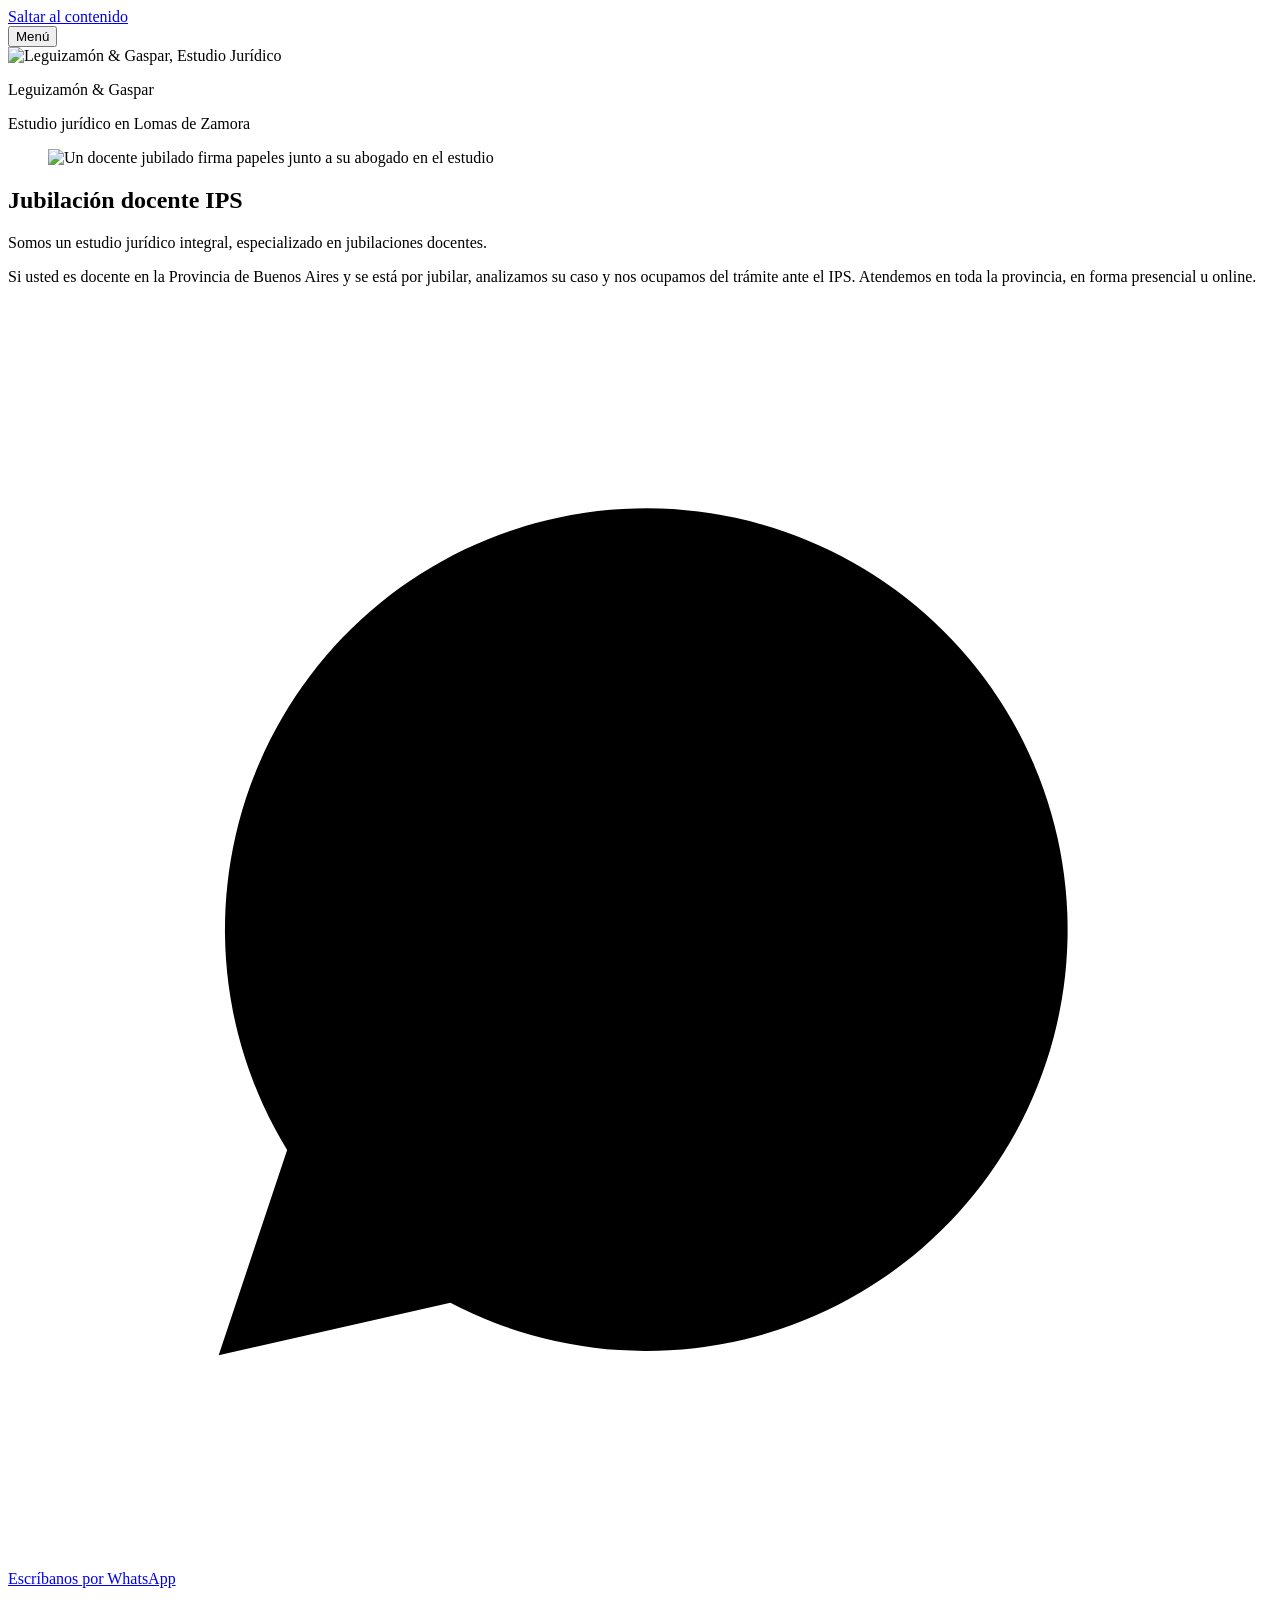
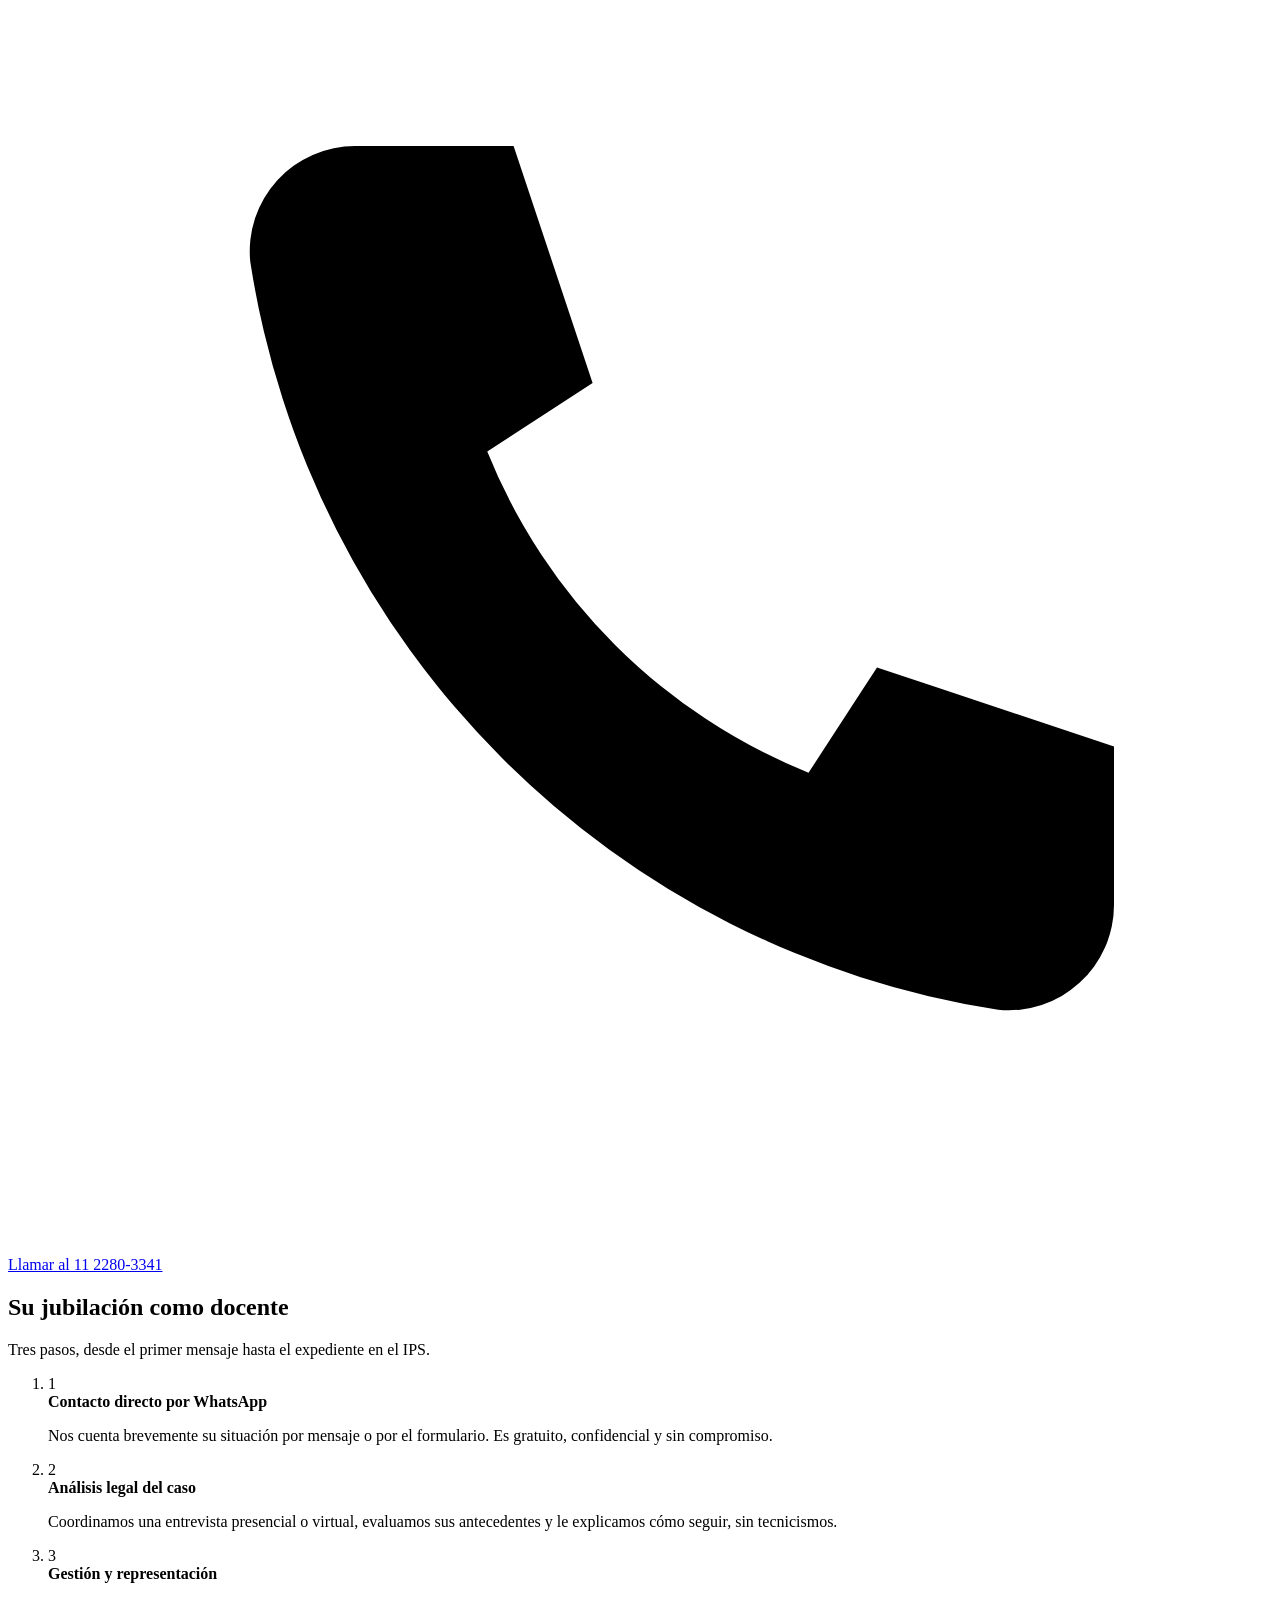
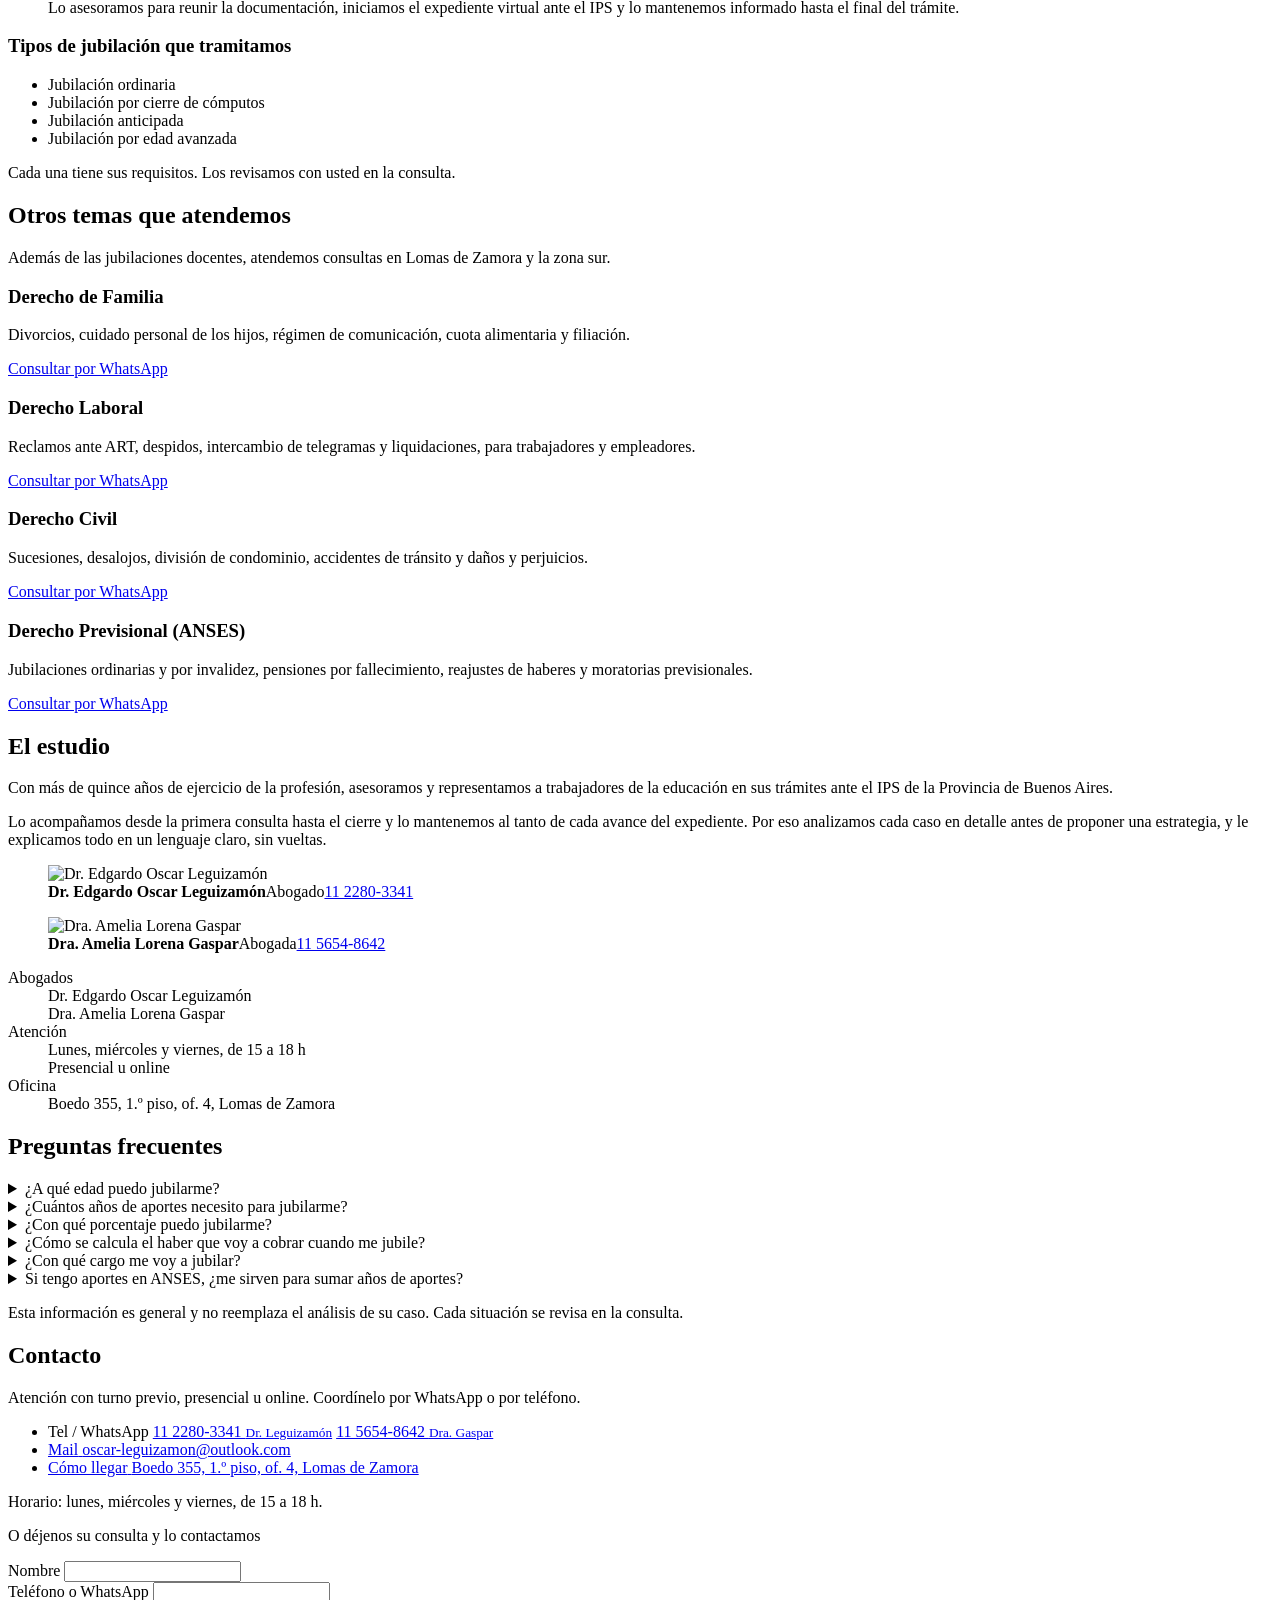
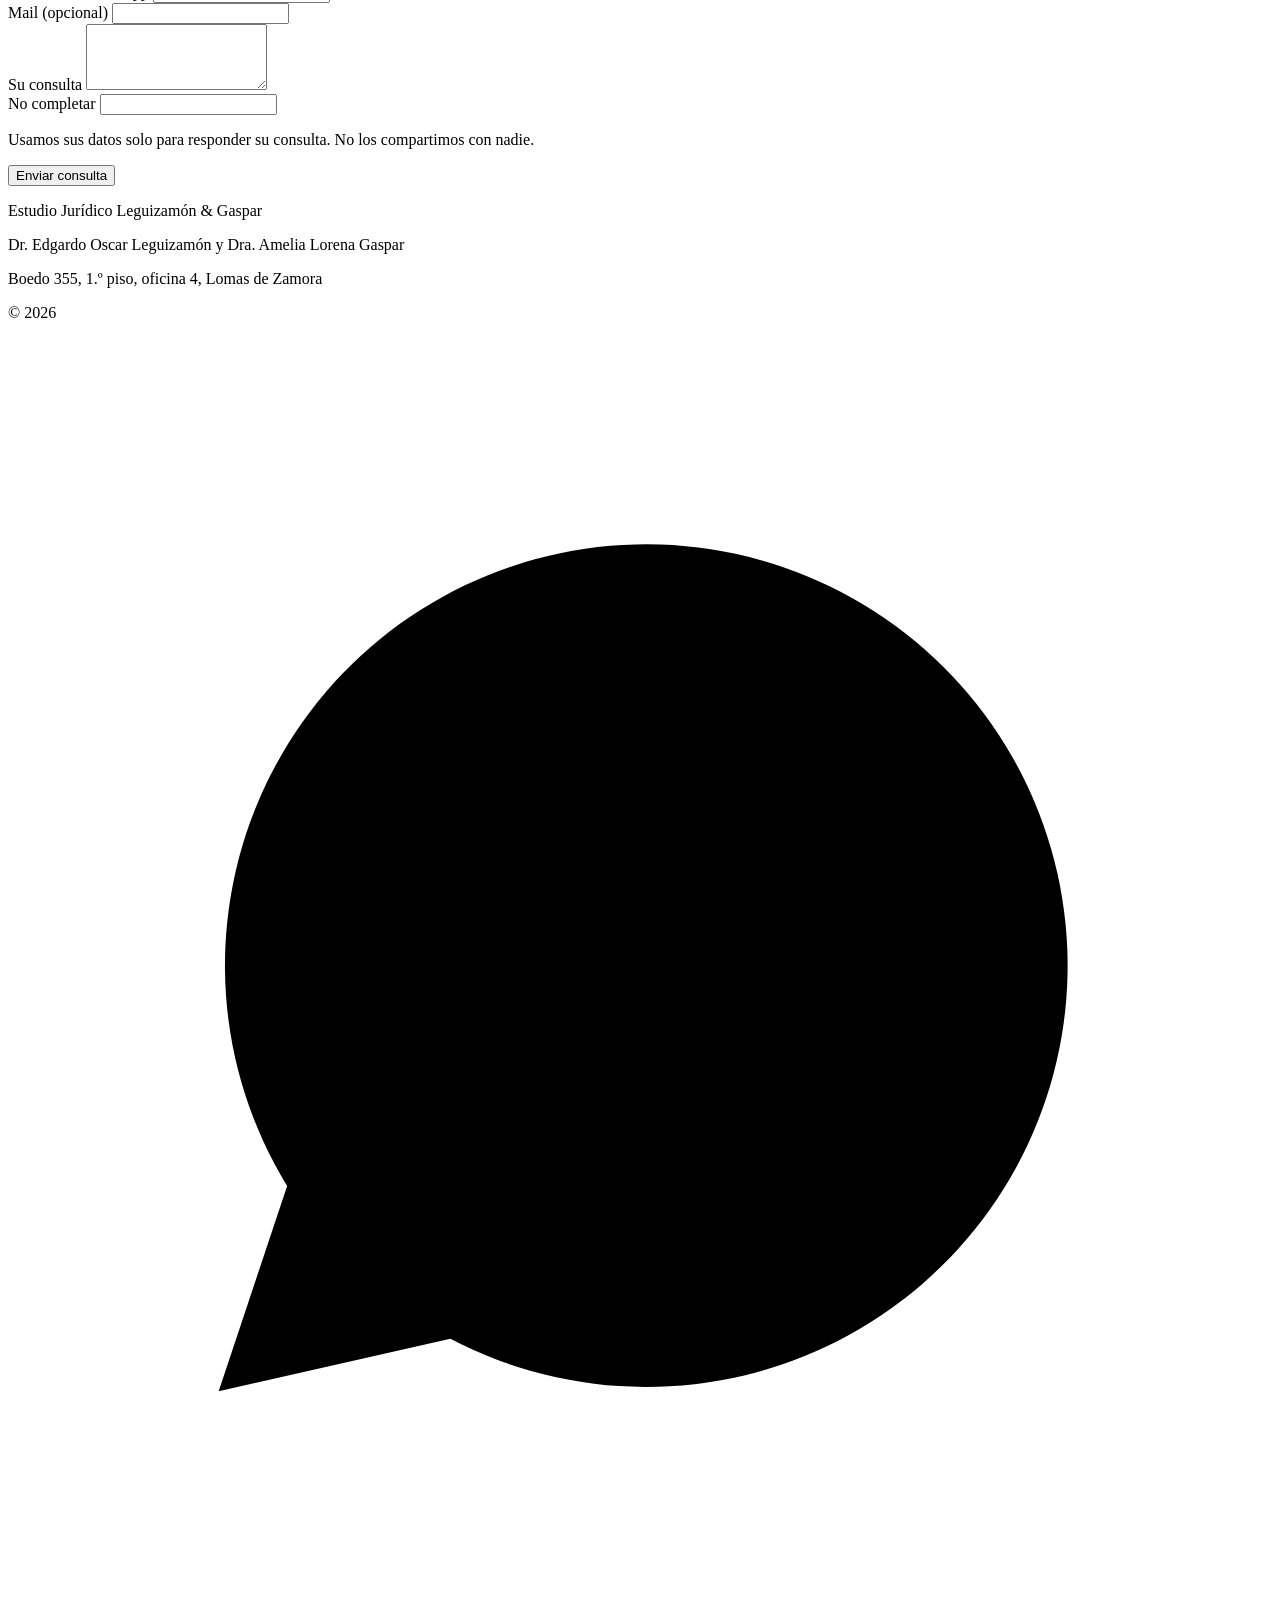
==== index.html @ 806f9aee "Add files via upload" ====
<!doctype html>
<html lang="es-AR">
<head>
  <meta charset="utf-8">
  <meta name="viewport" content="width=device-width, initial-scale=1">
  <!-- [[PENDIENTE: title y description finales en el paso de SEO]] -->
  <title>Jubilación docente IPS en Provincia de Buenos Aires | Estudio Jurídico Leguizamón &amp; Gaspar</title>
  <meta name="description" content="Estudio jurídico en Lomas de Zamora especializado en jubilaciones docentes del IPS en toda la Provincia de Buenos Aires: ordinaria, por cierre de cómputos, anticipada y por edad avanzada. Atención presencial u online.">
  <!-- [[PENDIENTE: BORRADOR. Sacar esta línea el día que se publica (18/12) para que Google indexe la página]] -->
  <meta name="robots" content="noindex, nofollow">
  <meta name="theme-color" content="#1b2740">
  <link rel="icon" href="assets/img/favicon.svg" type="image/svg+xml">
  <link rel="stylesheet" href="assets/css/styles.css">
  <script src="assets/js/config.js" defer></script>
  <script src="assets/js/main.js" defer></script>
</head>
<body>
  <a class="skip" href="#contenido">Saltar al contenido</a>

  <header class="top">
    <div class="wrap top__inner">
      <div class="menu">
        <button class="menu__boton" type="button" aria-expanded="false" aria-controls="menu-lista">
          <span class="menu__barras" aria-hidden="true"></span>
          Menú
        </button>
        <nav id="menu-lista" class="menu__lista" aria-label="Secciones" hidden>
          <a href="#jubilacion">Jubilación docente IPS</a>
          <a href="#tramite">El trámite paso a paso</a>
          <a href="#servicios">Otros servicios</a>
          <a href="#estudio">El estudio</a>
          <a href="#preguntas">Preguntas frecuentes</a>
          <a href="#contacto">Contacto</a>
        </nav>
      </div>
    </div>
  </header>

  <main id="contenido">

    <!-- 1. INICIO -->
    <section class="hero" id="inicio">
      <div class="wrap hero__inner">
        <img class="hero__logo" src="assets/img/logo.jpg" width="640" height="640"
             alt="Leguizamón &amp; Gaspar, Estudio Jurídico">
        <div>
          <p class="hero__nombre">Leguizamón &amp;&nbsp;Gaspar</p>
          <p class="hero__lugar">Estudio jurídico en Lomas de Zamora</p>
        </div>
      </div>
    </section>

    <!-- 2. JUBILACIÓN DOCENTE IPS -->
    <section class="seccion intro" id="jubilacion" aria-labelledby="jubilacion-titulo">
      <figure class="intro__foto">
        <img src="assets/img/consulta-680.jpg"
             srcset="assets/img/consulta-680.jpg 680w, assets/img/consulta-1020.jpg 1020w"
             sizes="100vw"
             width="1020" height="765"
             alt="Un docente jubilado firma papeles junto a su abogado en el estudio">
      </figure>
      <div class="wrap intro__inner">
        <div class="intro__texto">
          <h1 id="jubilacion-titulo">Jubilación docente IPS</h1>
          <p class="intro__lead">Somos un estudio jurídico integral, especializado en jubilaciones docentes.</p>
          <p>Si usted es docente en la Provincia de Buenos Aires y se está por jubilar, analizamos su caso y nos ocupamos del trámite ante el IPS. Atendemos en toda la provincia, en forma presencial u online.</p>
          <div class="acciones">
            <a class="btn btn--wa" data-wa href="https://wa.me/5491122803341?text=Hola%2C%20quiero%20hacer%20una%20consulta%20por%20mi%20jubilaci%C3%B3n%20docente." target="_blank" rel="noopener">
              <svg class="ico" aria-hidden="true" viewBox="0 0 24 24"><path d="M4 20l1.3-3.9A8 8 0 1 1 8.4 19L4 20z"/></svg>
              Escríbanos por WhatsApp
            </a>
            <a class="btn btn--linea" href="tel:+5491122803341">
              <svg class="ico" aria-hidden="true" viewBox="0 0 24 24"><path d="M6.6 3h3l1.5 4.5-2 1.3a11 11 0 0 0 6.1 6.1l1.3-2 4.5 1.5v3a2 2 0 0 1-2.2 2A17 17 0 0 1 4.6 5.2 2 2 0 0 1 6.6 3z"/></svg>
              Llamar al 11 2280-3341
            </a>
          </div>
        </div>
      </div>
    </section>

    <!-- 3. EL TRÁMITE PASO A PASO -->
    <section class="seccion seccion--clara" id="tramite" aria-labelledby="tramite-titulo">
      <div class="wrap tramite">
        <div class="tramite__cabeza">
          <h2 id="tramite-titulo">Su jubilación como docente</h2>
          <p class="bajada">Tres pasos, desde el primer mensaje hasta el expediente en el IPS.</p>
        </div>
        <div>
        <ol class="camino">
          <li>
            <span class="camino__num">1</span>
            <div class="camino__txt">
              <strong class="camino__titulo">Contacto directo por WhatsApp</strong>
              <p>Nos cuenta brevemente su situación por mensaje o por el formulario. Es gratuito, confidencial y sin compromiso.</p>
            </div>
          </li>
          <li>
            <span class="camino__num">2</span>
            <div class="camino__txt">
              <strong class="camino__titulo">Análisis legal del caso</strong>
              <p>Coordinamos una entrevista presencial o virtual, evaluamos sus antecedentes y le explicamos cómo seguir, sin tecnicismos.</p>
            </div>
          </li>
          <li>
            <span class="camino__num">3</span>
            <div class="camino__txt">
              <strong class="camino__titulo">Gestión y representación</strong>
              <p>Lo asesoramos para reunir la documentación, iniciamos el expediente virtual ante el IPS y lo mantenemos informado hasta el final del trámite.</p>
            </div>
          </li>
        </ol>

        <div class="tipos">
          <h3 class="tipos__titulo">Tipos de jubilación que tramitamos</h3>
          <ul class="tipos__grilla">
            <li>Jubilación ordinaria</li>
            <li>Jubilación por cierre de cómputos</li>
            <li>Jubilación anticipada</li>
            <li>Jubilación por edad avanzada</li>
          </ul>
          <p class="nota">Cada una tiene sus requisitos. Los revisamos con usted en la consulta.</p>
        </div>
        </div>
      </div>
    </section>

    <!-- 4. OTROS SERVICIOS -->
    <section class="seccion" id="servicios" aria-labelledby="servicios-titulo">
      <div class="wrap">
        <h2 id="servicios-titulo">Otros temas que atendemos</h2>
        <p class="bajada">Además de las jubilaciones docentes, atendemos consultas en Lomas de Zamora y la zona sur.</p>
        <div class="servicios">
          <div class="servicio">
            <h3>Derecho de Familia</h3>
            <p>Divorcios, cuidado personal de los hijos, régimen de comunicación, cuota alimentaria y filiación.</p>
            <a class="servicio__cta" data-wa data-wa-tema="Derecho de Familia" href="https://wa.me/5491122803341" target="_blank" rel="noopener">Consultar por WhatsApp</a>
          </div>
          <div class="servicio">
            <h3>Derecho Laboral</h3>
            <p>Reclamos ante ART, despidos, intercambio de telegramas y liquidaciones, para trabajadores y empleadores.</p>
            <a class="servicio__cta" data-wa data-wa-tema="Derecho Laboral" href="https://wa.me/5491122803341" target="_blank" rel="noopener">Consultar por WhatsApp</a>
          </div>
          <div class="servicio">
            <h3>Derecho Civil</h3>
            <p>Sucesiones, desalojos, división de condominio, accidentes de tránsito y daños y perjuicios.</p>
            <a class="servicio__cta" data-wa data-wa-tema="Derecho Civil" href="https://wa.me/5491122803341" target="_blank" rel="noopener">Consultar por WhatsApp</a>
          </div>
          <div class="servicio">
            <h3>Derecho Previsional (ANSES)</h3>
            <p>Jubilaciones ordinarias y por invalidez, pensiones por fallecimiento, reajustes de haberes y moratorias previsionales.</p>
            <a class="servicio__cta" data-wa data-wa-tema="Derecho Previsional (ANSES)" href="https://wa.me/5491122803341" target="_blank" rel="noopener">Consultar por WhatsApp</a>
          </div>
        </div>
      </div>
    </section>

    <!-- 5. SOBRE EL ESTUDIO -->
    <section class="seccion seccion--clara" id="estudio" aria-labelledby="estudio-titulo">
      <div class="wrap dos-col">
        <div>
          <h2 id="estudio-titulo">El estudio</h2>
          <div class="prosa">
            <p>Con más de quince años de ejercicio de la profesión, asesoramos y representamos a trabajadores de la educación en sus trámites ante el IPS de la Provincia de Buenos Aires.</p>
            <p>Lo acompañamos desde la primera consulta hasta el cierre y lo mantenemos al tanto de cada avance del expediente. Por eso analizamos cada caso en detalle antes de proponer una estrategia, y le explicamos todo en un lenguaje claro, sin vueltas.</p>
          </div>
          <div class="abogados">
            <figure class="abogado">
              <img src="assets/img/oscar.jpg" width="480" height="600" loading="lazy"
                   alt="Dr. Edgardo Oscar Leguizamón">
              <figcaption><strong>Dr. Edgardo Oscar Leguizamón</strong><span>Abogado</span><a class="abogado__tel" href="tel:+5491122803341">11 2280-3341</a></figcaption>
            </figure>
            <figure class="abogado">
              <img src="assets/img/lorena.jpg" width="480" height="600" loading="lazy"
                   alt="Dra. Amelia Lorena Gaspar">
              <figcaption><strong>Dra. Amelia Lorena Gaspar</strong><span>Abogada</span><a class="abogado__tel" href="tel:+5491156548642">11 5654-8642</a></figcaption>
            </figure>
          </div>
        </div>
        <dl class="ficha">
          <div><dt>Abogados</dt><dd>Dr. Edgardo Oscar Leguizamón<br>Dra. Amelia Lorena Gaspar</dd></div>
          <div><dt>Atención</dt><dd>Lunes, miércoles y viernes, de 15 a 18 h<br>Presencial u online</dd></div>
          <div><dt>Oficina</dt><dd>Boedo 355, 1.º piso, of. 4, Lomas de Zamora</dd></div>
        </dl>
      </div>
    </section>

    <!-- 6. PREGUNTAS FRECUENTES -->
    <section class="seccion" id="preguntas" aria-labelledby="preguntas-titulo">
      <div class="wrap angosto">
        <h2 id="preguntas-titulo">Preguntas frecuentes</h2>
        <!-- [[PENDIENTE: el abogado aprueba estas respuestas (borrador en preguntas-frecuentes-borrador.md, basado en el Decreto-Ley 9650/80)]] -->
        <div class="faq">
          <details>
            <summary>¿A qué edad puedo jubilarme?</summary>
            <p>Depende de sus años de servicio y del tipo de tarea. Para docentes, el régimen del IPS prevé estas combinaciones:</p>
            <ul>
              <li>50 años de edad y 25 de servicios docentes al frente directo de alumnos (o como profesor con 20 horas cátedra).</li>
              <li>50 años y 25 de servicios docentes, si al menos 10 fueron al frente de alumnos.</li>
              <li>55 años y 30 de servicios docentes en cualquier rama.</li>
            </ul>
            <p>Si no alcanza esos requisitos, existe la jubilación por edad avanzada, a partir de los 65 años.</p>
          </details>
          <details>
            <summary>¿Cuántos años de aportes necesito para jubilarme?</summary>
            <p>Para la jubilación ordinaria docente se piden 25 o 30 años de servicios, según el caso, y al menos 22 años con aportes en una o más cajas del sistema de reciprocidad. Para la jubilación por edad avanzada se necesitan como mínimo 10 años de servicios con afiliación al IPS, y 5 de ellos tienen que estar dentro de los 8 años anteriores al cese.</p>
          </details>
          <details>
            <summary>¿Con qué porcentaje puedo jubilarme?</summary>
            <p>La jubilación ordinaria equivale, en general, al 70% de la remuneración del cargo. Para el docente al frente directo de alumnos es del 75%. Si al cesar supera en 3 o en 5 años la edad requerida y siguió aportando al IPS, el porcentaje aumenta. La jubilación por edad avanzada parte del 50% del haber ordinario y suma un 2% por cada año de aportes por encima de 10.</p>
          </details>
          <details>
            <summary>¿Cómo se calcula el haber que voy a cobrar cuando me jubile?</summary>
            <p>Se toma como base la remuneración del cargo que tenía al cesar o la del cargo de mayor jerarquía que haya desempeñado, incluidos los suplementos y bonificaciones habituales. Sobre ese monto se aplica el porcentaje que le corresponda. Si tuvo cargos simultáneos, en algunos casos se suma una parte proporcional por ellos. Después, el haber se actualiza cuando aumentan los sueldos del personal en actividad.</p>
          </details>
          <details>
            <summary>¿Con qué cargo me voy a jubilar?</summary>
            <p>Puede ser el cargo que tenía al momento del cese o el de mayor jerarquía que haya ocupado, siempre que lo haya ejercido al menos 36 meses seguidos o 60 meses alternados. Si no llega a ese tiempo, se toma el cargo inmediato inferior. Por eso conviene revisar toda su historia de cargos antes de iniciar el trámite.</p>
          </details>
          <details>
            <summary>Si tengo aportes en ANSES, ¿me sirven para sumar años de aportes?</summary>
            <p>Sí. Por el sistema de reciprocidad se pueden sumar los servicios con aportes en otras cajas, incluida ANSES, para obtener una única jubilación. La otorga la caja en la que usted tenga más años con aportes, y cuando hay servicios de distinto tipo, los requisitos se calculan en proporción. Vale la pena analizarlo antes de presentar el trámite.</p>
          </details>
        </div>
        <p class="nota">Esta información es general y no reemplaza el análisis de su caso. Cada situación se revisa en la consulta.</p>
      </div>
    </section>

    <!-- 7. CONTACTO -->
    <section class="seccion seccion--oscura" id="contacto" aria-labelledby="contacto-titulo">
      <div class="wrap dos-col dos-col--contacto">
        <div>
          <h2 id="contacto-titulo">Contacto</h2>
          <p class="contacto__aviso">Atención con turno previo, presencial u online. Coordínelo por WhatsApp o por teléfono.</p>
          <ul class="canales">
            <li class="canales__fila">
              <span class="canales__tipo">Tel / WhatsApp</span>
              <span class="canales__numeros">
                <a data-wa href="https://wa.me/5491122803341" target="_blank" rel="noopener">11 2280-3341 <small>Dr. Leguizamón</small></a>
                <a data-wa data-wa-num="5491156548642" href="https://wa.me/5491156548642" target="_blank" rel="noopener">11 5654-8642 <small>Dra. Gaspar</small></a>
              </span>
            </li>
            <li>
              <a href="mailto:oscar-leguizamon@outlook.com">
                <span class="canales__tipo">Mail</span>
                <span>oscar-leguizamon@outlook.com</span>
              </a>
            </li>
            <li>
              <a href="https://www.google.com/maps/search/?api=1&amp;query=Boedo+355%2C+Lomas+de+Zamora%2C+Buenos+Aires" target="_blank" rel="noopener">
                <span class="canales__tipo">Cómo llegar</span>
                <span>Boedo 355, 1.º piso, of. 4, Lomas de Zamora</span>
              </a>
            </li>
          </ul>
          <p class="contacto__horario">Horario: lunes, miércoles y viernes, de 15 a 18 h.</p>
        </div>

        <form class="form" id="form-contacto" novalidate>
          <p class="form__titulo">O déjenos su consulta y lo contactamos</p>
          <div class="campo">
            <label for="f-nombre">Nombre</label>
            <input id="f-nombre" name="nombre" type="text" autocomplete="name" required>
          </div>
          <div class="campo">
            <label for="f-tel">Teléfono o WhatsApp</label>
            <input id="f-tel" name="telefono" type="tel" autocomplete="tel" inputmode="tel" required>
          </div>
          <div class="campo">
            <label for="f-mail">Mail <span class="opcional">(opcional)</span></label>
            <input id="f-mail" name="email" type="email" autocomplete="email">
          </div>
          <div class="campo">
            <label for="f-consulta">Su consulta</label>
            <textarea id="f-consulta" name="consulta" rows="4" maxlength="1500" required></textarea>
          </div>
          <!-- Anti-spam: campo invisible que solo completan los bots -->
          <div class="trampa" aria-hidden="true">
            <label for="f-web">No completar</label>
            <input id="f-web" name="_gotcha" type="text" tabindex="-1" autocomplete="off">
          </div>
          <!-- [[PENDIENTE: el abogado valida el texto de privacidad]] -->
          <p class="privacidad">Usamos sus datos solo para responder su consulta. No los compartimos con nadie.</p>
          <button class="btn btn--dorado" type="submit">Enviar consulta</button>
          <p class="form__estado" role="status" aria-live="polite"></p>
        </form>
      </div>
    </section>
  </main>

  <!-- 8. PIE -->
  <footer class="pie">
    <div class="wrap pie__inner">
      <p class="pie__nombre">Estudio Jurídico Leguizamón &amp; Gaspar</p>
      <p>Dr. Edgardo Oscar Leguizamón y Dra. Amelia Lorena Gaspar</p>
      <p>Boedo 355, 1.º piso, oficina 4, Lomas de Zamora</p>
      <p>© <span data-anio>2026</span></p>
    </div>
  </footer>

  <a class="wa-fijo" data-wa href="https://wa.me/5491122803341?text=Hola%2C%20quiero%20hacer%20una%20consulta%20por%20mi%20jubilaci%C3%B3n%20docente." target="_blank" rel="noopener" aria-label="Escríbanos por WhatsApp">
    <svg class="ico" aria-hidden="true" viewBox="0 0 24 24"><path d="M4 20l1.3-3.9A8 8 0 1 1 8.4 19L4 20z"/></svg>
    <span>WhatsApp</span>
  </a>
</body>
</html>
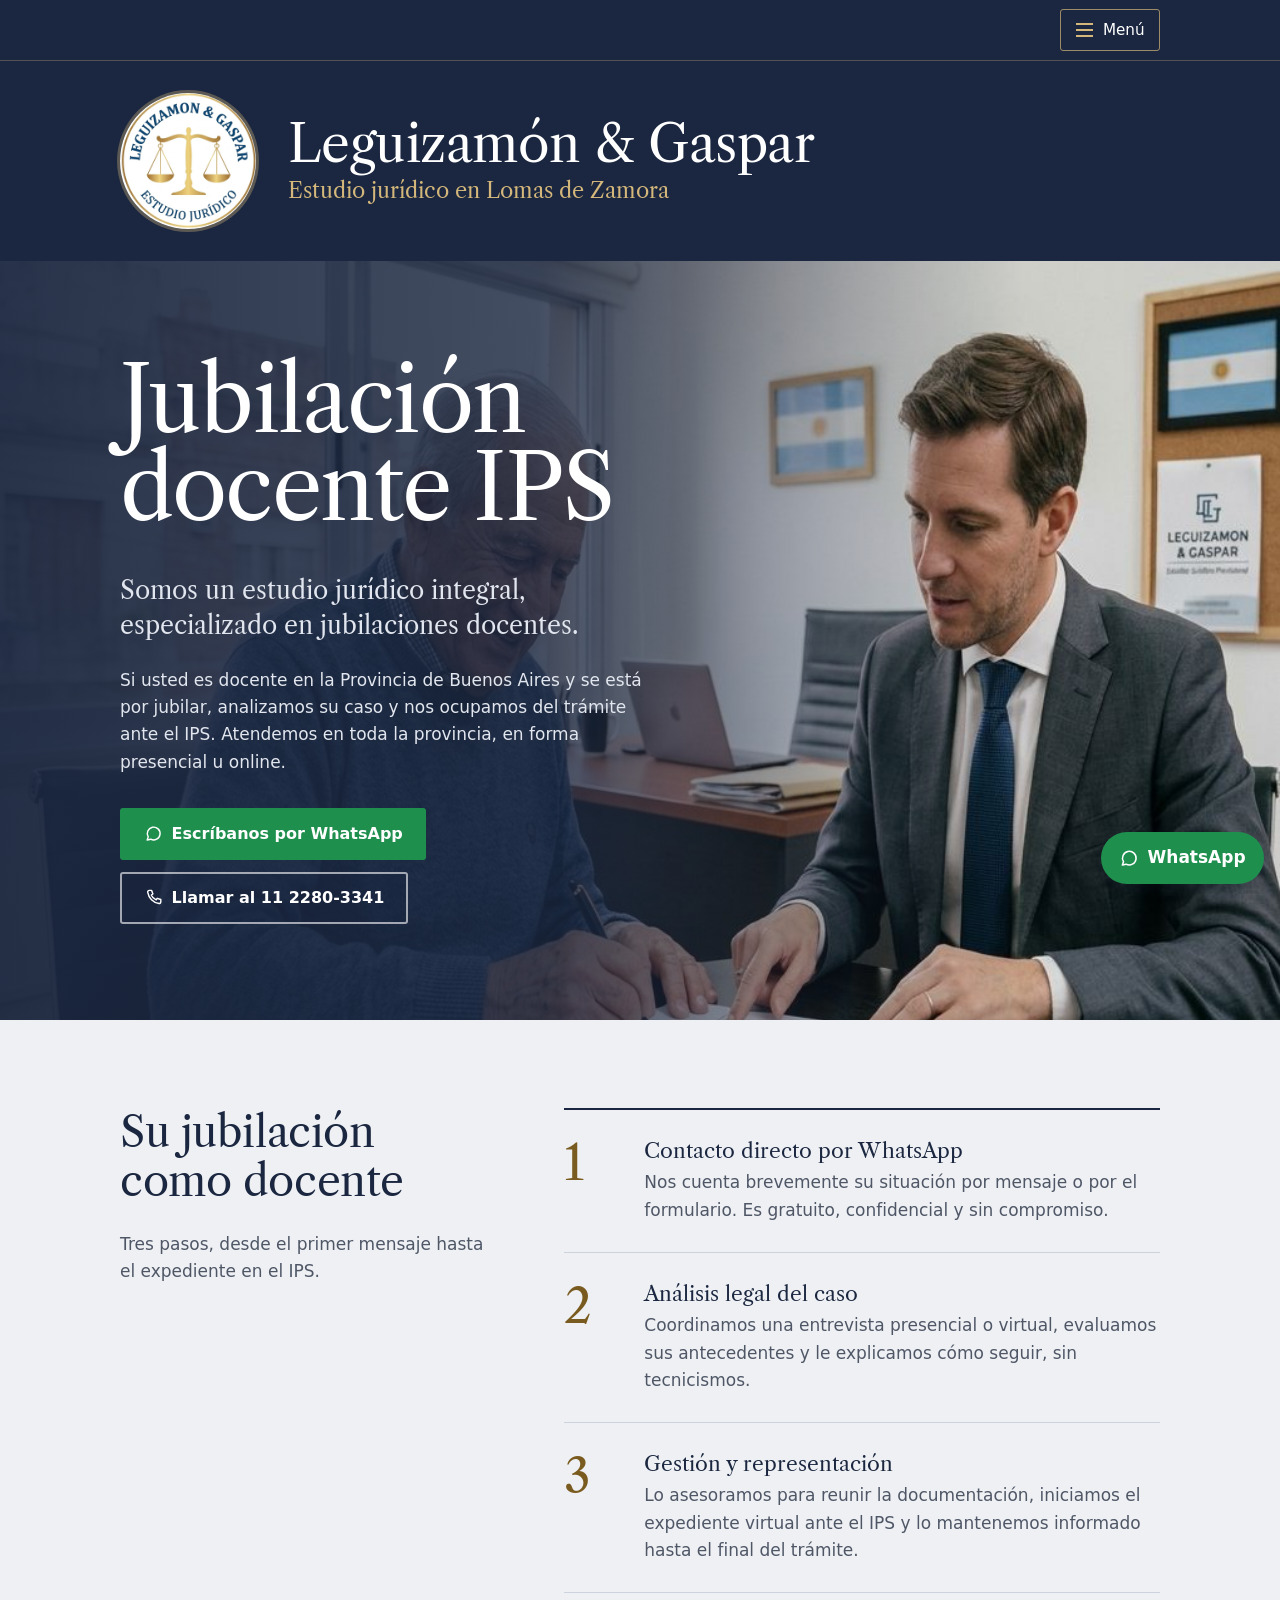
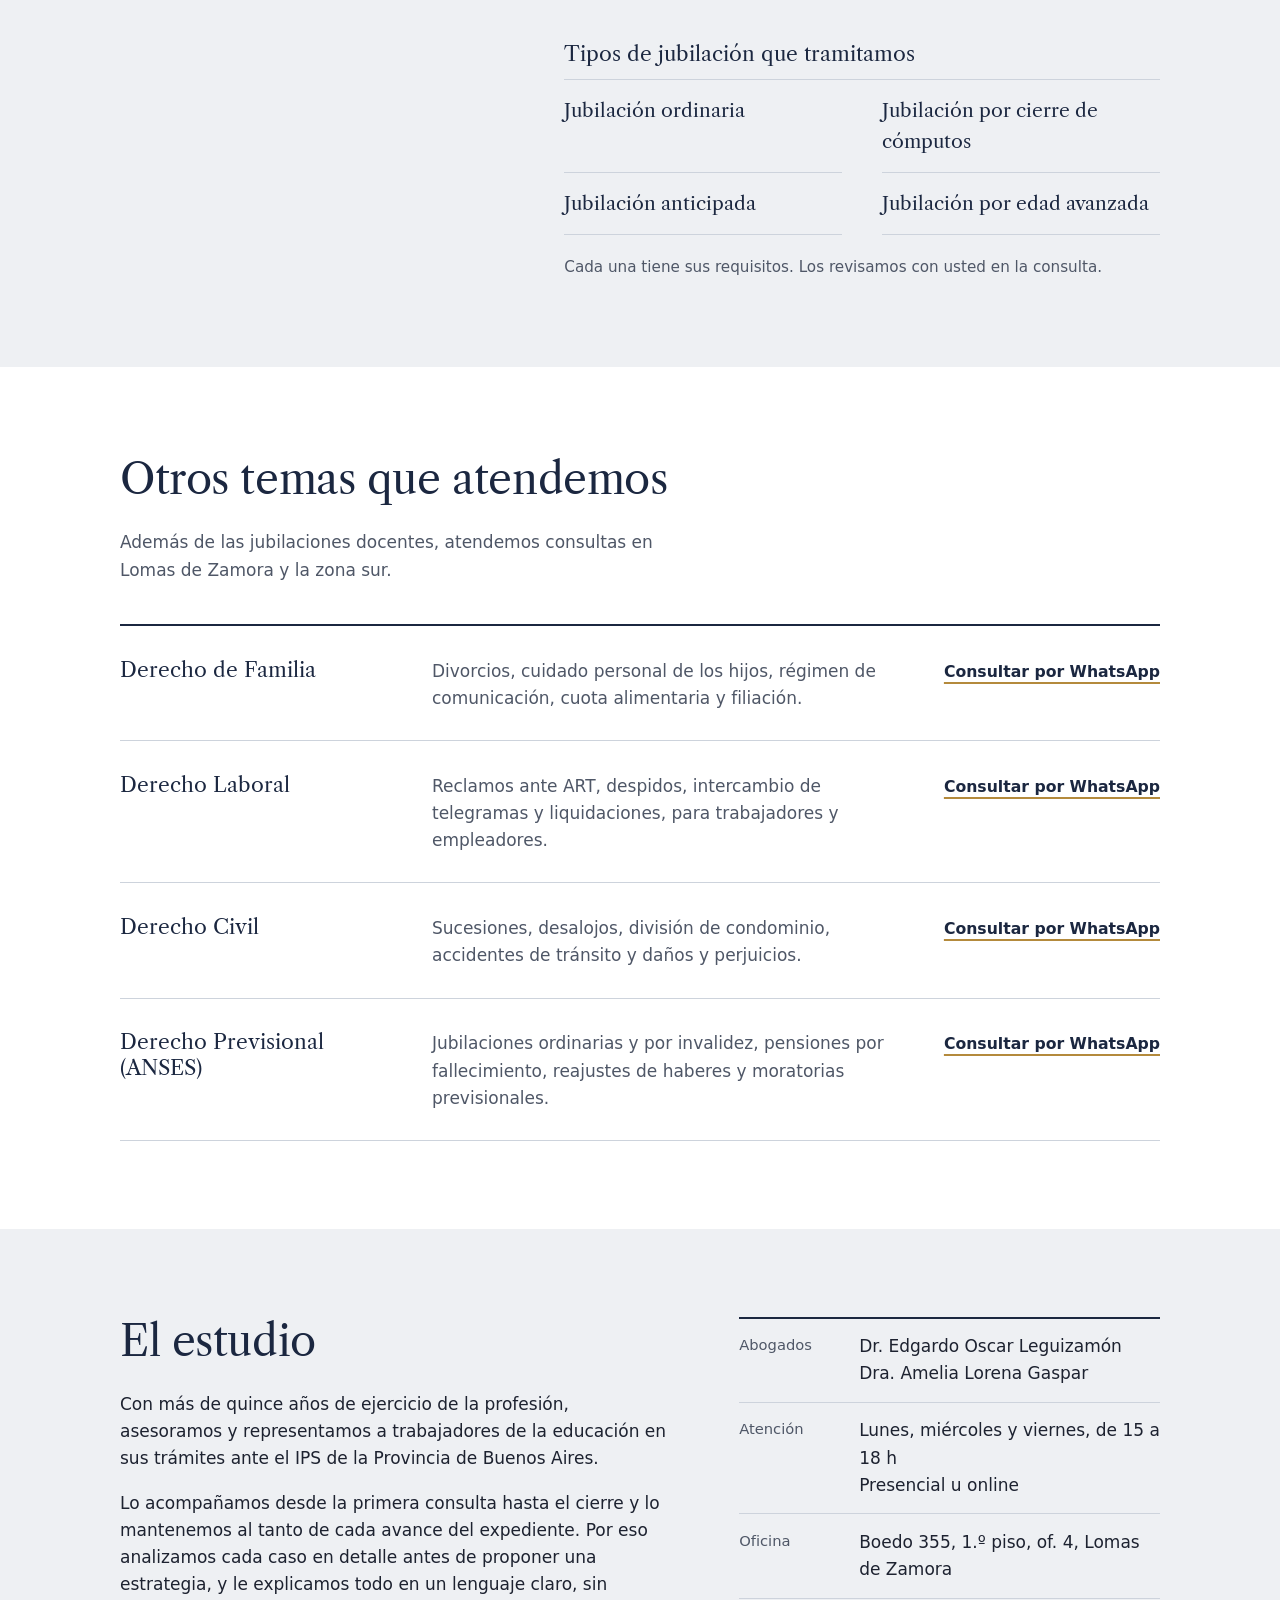
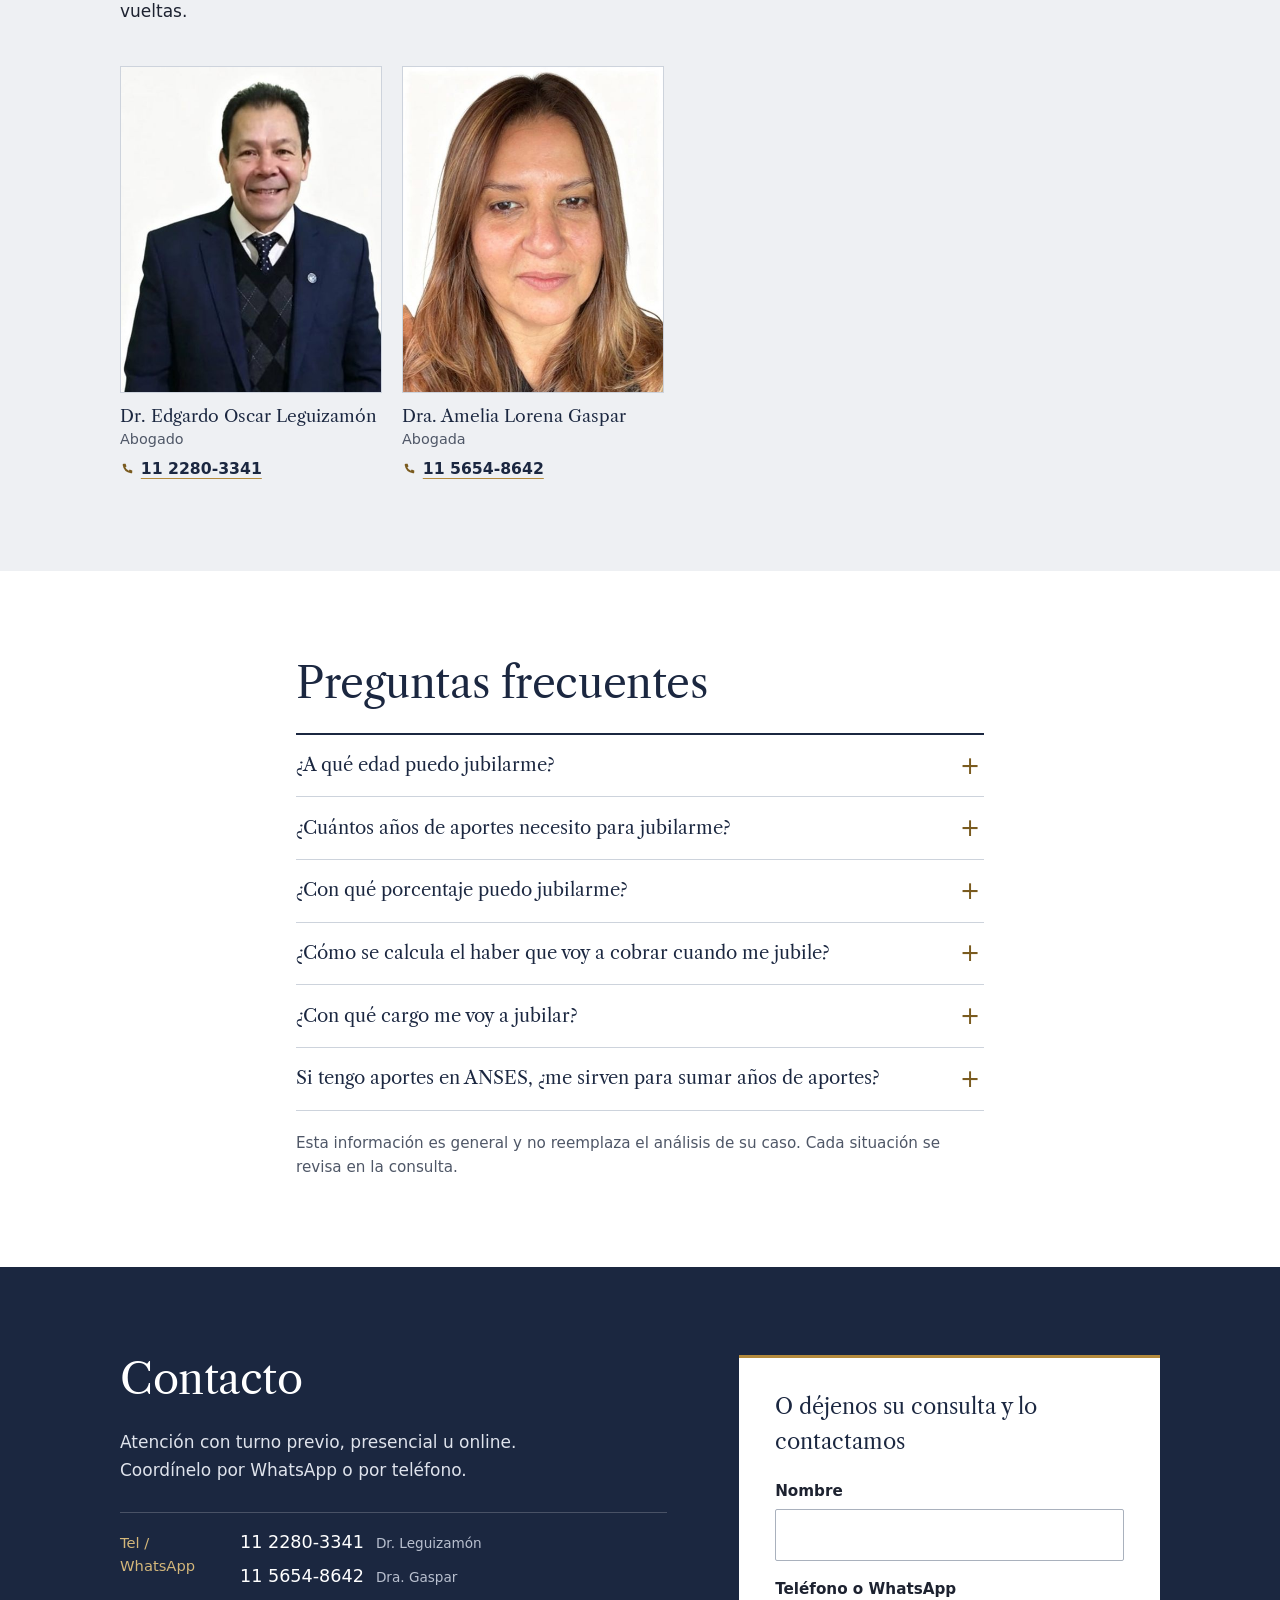
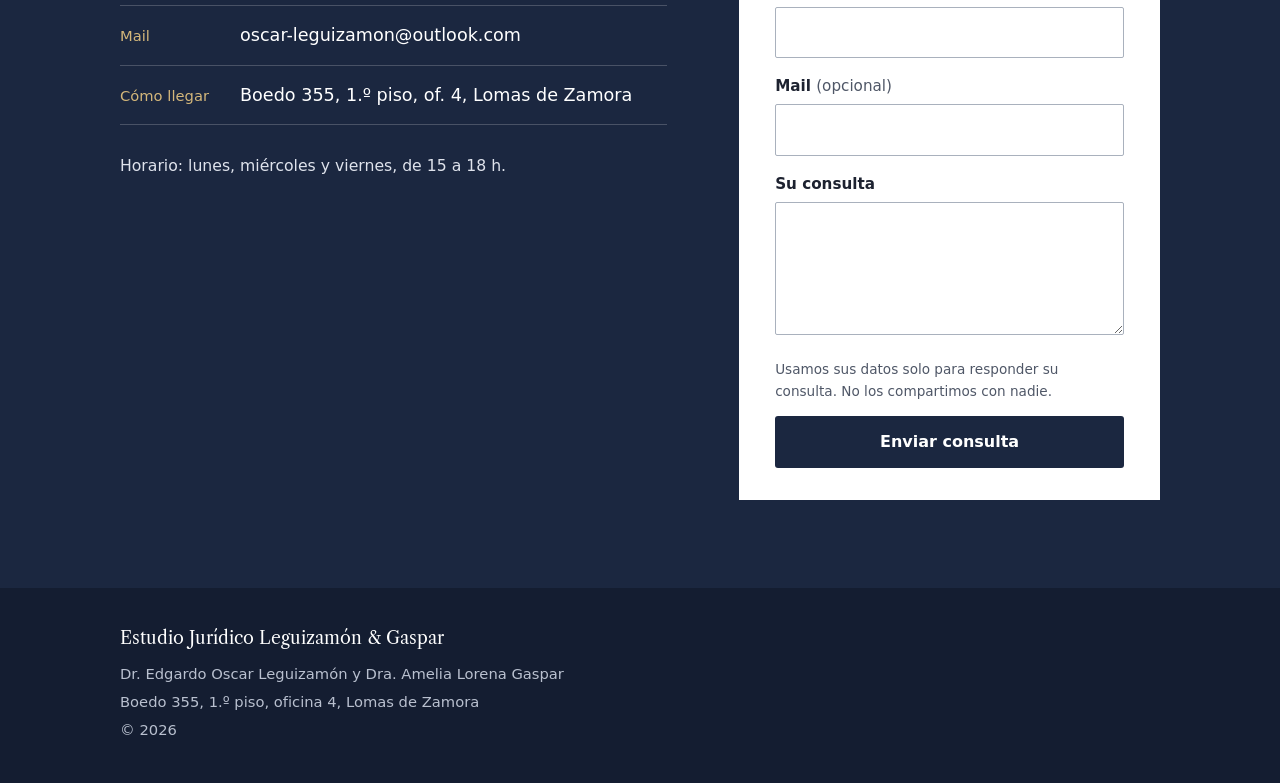
==== commit dd9eb40d: "Add files via upload" ====
--- a/index.html
+++ b/index.html
@@ -273,6 +273,8 @@
             <label for="f-consulta">Su consulta</label>
             <textarea id="f-consulta" name="consulta" rows="4" maxlength="1500" required></textarea>
           </div>
+          <!-- Asunto del mail que llega al estudio (Formspree) -->
+          <input type="hidden" name="_subject" value="Nueva consulta desde la página web">
           <!-- Anti-spam: campo invisible que solo completan los bots -->
           <div class="trampa" aria-hidden="true">
             <label for="f-web">No completar</label>
--- a/assets/css/styles.css
+++ b/assets/css/styles.css
@@ -0,0 +1,367 @@
+/* ==========================================================
+   Estudio Jurídico Leguizamón & Gaspar
+   Idea: el expediente. Papel oficio, tinta azul, sello dorado.
+   Una sola audacia: el título "Jubilación docente IPS" en Caslon grande.
+   Plan completo en /plan-diseno.md
+   ========================================================== */
+
+@font-face {
+  font-family: "Libre Caslon Text";
+  src: url("../fonts/libre-caslon-text-400.woff2") format("woff2");
+  font-weight: 400; font-style: normal; font-display: swap;
+}
+@font-face {
+  font-family: "Libre Caslon Text";
+  src: url("../fonts/libre-caslon-text-700.woff2") format("woff2");
+  font-weight: 700; font-style: normal; font-display: swap;
+}
+
+:root {
+  /* Paleta */
+  --azul: #1b2740;          /* azul expediente: fondos fuertes y títulos */
+  --azul-hondo: #141d31;    /* pie */
+  --dorado: #b48a3c;        /* sello: números de foja, reglas, foco */
+  --dorado-claro: #d4b77a;  /* dorado para texto sobre azul */
+  --dorado-texto: #7a5b1f;  /* dorado para texto sobre claro (AA) */
+  --papel: #ffffff;         /* papel oficio */
+  --legajo: #eef0f3;        /* gris azulado frío para secciones alternas */
+  --tinta: #1d2230;
+  --gris: #4f5767;
+  --regla: #cdd3dc;         /* reglas finas, como las de un formulario */
+  --wa: #1f8f4e;            /* verde WhatsApp oscurecido (AA) */
+
+  /* Tipografía */
+  --caslon: "Libre Caslon Text", "Palatino Linotype", Georgia, serif;
+  --sans: system-ui, -apple-system, "Segoe UI", Roboto, "Helvetica Neue", Arial, sans-serif;
+
+  --ancho: 70rem;
+  --barra: 3.75rem;
+}
+
+/* ---------- Base ---------- */
+*, *::before, *::after { box-sizing: border-box; }
+html { scroll-behavior: smooth; -webkit-text-size-adjust: 100%; }
+@media (prefers-reduced-motion: reduce) { html { scroll-behavior: auto; } }
+
+body {
+  margin: 0;
+  font-family: var(--sans);
+  font-size: 1.0625rem;
+  line-height: 1.6;
+  color: var(--tinta);
+  background: var(--papel);
+  padding-bottom: 4.5rem; /* lugar para el botón fijo de WhatsApp en el celular */
+}
+
+/* Escala 1.25 sobre 17px. Caslon solo en títulos. */
+h1, h2, h3 { font-family: var(--caslon); font-weight: 400; line-height: 1.15; margin: 0 0 .6em; color: var(--azul); }
+h2 { font-size: clamp(2rem, 1.6rem + 1.6vw, 2.65rem); letter-spacing: -.01em; }
+h3 { font-size: 1.3rem; line-height: 1.25; }
+p { margin: 0 0 1em; }
+a { color: inherit; }
+ul, ol { margin: 0; padding: 0; }
+img { max-width: 100%; }
+
+:focus-visible { outline: 3px solid var(--dorado); outline-offset: 3px; }
+
+.wrap { width: 100%; max-width: var(--ancho); margin: 0 auto; padding: 0 1.25rem; }
+@media (min-width: 56rem) { .wrap { padding: 0 2.5rem; } }
+.angosto { max-width: 48rem; }
+
+.skip {
+  position: absolute; left: .5rem; top: -3rem; z-index: 100;
+  background: var(--azul); color: #fff; padding: .5rem 1rem;
+}
+.skip:focus { top: .5rem; }
+
+/* Marca de datos faltantes (solo para el borrador) */
+mark.pend { background: #fff1b8; color: #5c4400; padding: 0 .2em; font-size: .9em; }
+
+/* ---------- Barra superior ---------- */
+.top {
+  position: sticky; top: 0; z-index: 20;
+  background: var(--azul); color: #fff;
+  border-bottom: 1px solid rgba(212, 183, 122, .3);
+}
+.top__inner { display: flex; align-items: center; justify-content: flex-end; gap: 1rem; min-height: var(--barra); }
+
+.menu { position: relative; }
+.menu__boton {
+  display: inline-flex; align-items: center; gap: .6rem;
+  min-height: 2.6rem; padding: .4rem .9rem;
+  font: inherit; font-size: .95rem; color: #fff;
+  background: transparent; border: 1px solid rgba(212, 183, 122, .7); border-radius: 3px;
+  cursor: pointer;
+}
+.menu__barras, .menu__barras::before, .menu__barras::after {
+  display: block; width: 1.1rem; height: 2px; background: var(--dorado-claro); position: relative;
+  transition: transform .2s, background-color .2s;
+}
+.menu__barras::before, .menu__barras::after { content: ""; position: absolute; left: 0; }
+.menu__barras::before { top: -6px; }
+.menu__barras::after { top: 6px; }
+.menu__boton[aria-expanded="true"] .menu__barras { background: transparent; }
+.menu__boton[aria-expanded="true"] .menu__barras::before { transform: translateY(6px) rotate(45deg); }
+.menu__boton[aria-expanded="true"] .menu__barras::after { transform: translateY(-6px) rotate(-45deg); }
+
+.menu__lista {
+  position: absolute; right: 0; top: calc(100% + .6rem);
+  min-width: 15rem; padding: .3rem 0;
+  background: var(--papel); border: 1px solid var(--regla); border-top: 3px solid var(--dorado);
+  box-shadow: 0 12px 28px rgba(20, 29, 49, .22);
+  display: flex; flex-direction: column;
+}
+.menu__lista[hidden] { display: none; }
+.menu__lista a { color: var(--azul); text-decoration: none; padding: .7rem 1.2rem; font-size: .98rem; }
+.menu__lista a + a { border-top: 1px solid var(--legajo); }
+.menu__lista a:hover { background: var(--legajo); }
+@media (prefers-reduced-motion: reduce) { .menu__barras, .menu__barras::before, .menu__barras::after { transition: none; } }
+
+/* ---------- Botones ---------- */
+.btn {
+  display: inline-flex; align-items: center; justify-content: center; gap: .55rem;
+  min-height: 3rem; padding: .7rem 1.35rem;
+  font: inherit; font-weight: 600; font-size: 1rem;
+  text-decoration: none; border-radius: 3px; border: 2px solid transparent;
+  cursor: pointer;
+}
+.btn--wa { background: var(--wa); color: #fff; }
+.btn--wa:hover { background: #187a42; }
+.btn--linea { border-color: rgba(255, 255, 255, .6); color: #fff; }
+.btn--linea:hover { background: #fff; color: var(--azul); border-color: #fff; }
+.btn--dorado { background: var(--azul); color: #fff; }
+.btn--dorado:hover { background: #26365a; }
+.btn[disabled] { opacity: .6; cursor: wait; }
+
+.ico { width: 1.2em; height: 1.2em; flex: none; fill: none; stroke: currentColor; stroke-width: 1.8; stroke-linejoin: round; }
+
+/* ---------- Banda del sello ---------- */
+.hero { background: var(--azul); color: #fff; }
+.hero__inner {
+  display: flex; align-items: center; gap: 1.25rem;
+  padding-top: 1.5rem; padding-bottom: 1.5rem;
+}
+.hero__logo {
+  flex: none; width: 6.5rem; height: auto; border-radius: 50%;
+  box-shadow: 0 0 0 3px rgba(212, 183, 122, .35);
+}
+.hero__nombre {
+  margin: 0 0 .3rem; font-family: var(--caslon); color: #fff;
+  font-size: clamp(1.7rem, 1rem + 3vw, 3.2rem); line-height: 1.05; letter-spacing: -.01em;
+}
+.hero__lugar {
+  margin: 0; font-family: var(--caslon); font-size: 1rem; line-height: 1.35;
+  color: var(--dorado-claro);
+}
+@media (min-width: 56rem) {
+  .hero__inner { gap: 2rem; padding-top: 2rem; padding-bottom: 2rem; }
+  .hero__logo { width: 8.5rem; }
+  .hero__lugar { font-size: 1.35rem; }
+}
+
+/* ---------- Secciones ---------- */
+.seccion { padding: 3.5rem 0; scroll-margin-top: var(--barra); }
+.seccion--clara { background: var(--legajo); }
+.seccion--oscura { background: var(--azul); color: #fff; }
+.seccion--oscura h2 { color: #fff; }
+@media (min-width: 56rem) { .seccion { padding: 5.5rem 0; } }
+
+.prosa { max-width: 38rem; }
+.prosa p:last-child { margin-bottom: 0; }
+.nota { font-size: .95rem; color: var(--gris); margin: 1.25rem 0 0; }
+.bajada { color: var(--gris); max-width: 36rem; margin: 0 0 2.5rem; }
+
+.dos-col { display: grid; gap: 2.5rem; }
+@media (min-width: 56rem) {
+  .dos-col { grid-template-columns: 1.3fr 1fr; gap: 4.5rem; align-items: start; }
+}
+
+/* ---------- Jubilación docente IPS: el elemento memorable ---------- */
+/* La foto ocupa toda la banda y el texto va encima, sobre un velo azul a la izquierda */
+.intro { position: relative; padding: 0; background: var(--azul); color: #fff; overflow: hidden; }
+.intro__foto { margin: 0; position: absolute; inset: 0; }
+.intro__foto img { width: 100%; height: 100%; object-fit: cover; object-position: 60% 35%; display: block; }
+.intro__foto::after {
+  content: ""; position: absolute; inset: 0;
+  background: linear-gradient(180deg, rgba(27, 39, 64, .84) 0%, rgba(27, 39, 64, .92) 100%);
+}
+.intro__inner { position: relative; padding-top: 3rem; padding-bottom: 3.25rem; }
+.intro h1 {
+  font-size: clamp(3rem, 1.4rem + 6.4vw, 5.6rem);
+  line-height: .98; letter-spacing: -.02em;
+  color: #fff; margin: 0 0 .45em;
+}
+.intro__lead { font-family: var(--caslon); font-size: clamp(1.25rem, 1.1rem + .6vw, 1.55rem); line-height: 1.4; color: #fff; max-width: 30rem; }
+.intro p { color: #e2e6ee; max-width: 34rem; }
+.acciones { display: flex; flex-direction: column; gap: .75rem; margin-top: 2rem; }
+.acciones .btn--linea { background: rgba(27, 39, 64, .35); }
+@media (min-width: 36rem) { .acciones { flex-direction: row; flex-wrap: wrap; } }
+@media (min-width: 56rem) {
+  .intro__foto::after {
+    background: linear-gradient(90deg,
+      rgba(27, 39, 64, .94) 0%, rgba(27, 39, 64, .82) 42%,
+      rgba(27, 39, 64, .25) 66%, rgba(27, 39, 64, 0) 80%);
+  }
+  .intro__inner { padding-top: 6rem; padding-bottom: 6rem; }
+  .intro__texto { width: 52%; }
+}
+
+/* ---------- El trámite: fojas de un expediente ---------- */
+.tramite { display: grid; gap: 1.5rem; }
+@media (min-width: 56rem) {
+  .tramite { grid-template-columns: 1fr 1.6fr; gap: 4.5rem; align-items: start; }
+  .tramite__cabeza { position: sticky; top: calc(var(--barra) + 2rem); }
+}
+
+.camino { list-style: none; border-top: 2px solid var(--azul); }
+.camino li {
+  display: grid; grid-template-columns: 3rem 1fr; gap: 0 1rem;
+  padding: 1.4rem 0; border-bottom: 1px solid var(--regla);
+}
+.camino__num {
+  font-family: var(--caslon); font-size: 2.4rem; line-height: 1; color: var(--dorado-texto);
+  padding-top: .1rem;
+}
+.camino__titulo { display: block; font-family: var(--caslon); font-weight: 400; font-size: 1.3rem; line-height: 1.25; color: var(--azul); margin-bottom: .35rem; }
+.camino__txt p { margin: 0; color: var(--gris); max-width: 34rem; }
+@media (min-width: 56rem) { .camino li { grid-template-columns: 4rem 1fr; padding: 1.75rem 0; } .camino__num { font-size: 3rem; } }
+
+.tipos { margin-top: 3rem; }
+.tipos__titulo { font-size: 1.3rem; margin-bottom: .75rem; }
+.tipos__grilla { list-style: none; border-top: 1px solid var(--regla); }
+.tipos__grilla li {
+  padding: .95rem 0; border-bottom: 1px solid var(--regla);
+  font-family: var(--caslon); font-size: 1.2rem; color: var(--azul);
+}
+@media (min-width: 40rem) {
+  .tipos__grilla { display: grid; grid-template-columns: 1fr 1fr; column-gap: 2.5rem; }
+}
+
+/* ---------- Otros temas: renglones ---------- */
+.servicios { border-top: 2px solid var(--azul); }
+.servicio { padding: 1.5rem 0; border-bottom: 1px solid var(--regla); }
+.servicio h3 { margin-bottom: .4rem; }
+.servicio p { margin: 0; color: var(--gris); max-width: 36rem; }
+.servicio__cta {
+  display: inline-block; margin-top: .8rem; padding: .3rem 0;
+  color: var(--azul); font-weight: 600; font-size: .98rem;
+  text-decoration: underline; text-decoration-color: var(--dorado);
+  text-decoration-thickness: 2px; text-underline-offset: 5px;
+}
+.servicio__cta:hover { text-decoration-color: var(--azul); }
+@media (min-width: 56rem) {
+  .servicio { display: grid; grid-template-columns: 17rem 1fr auto; gap: 2.5rem; align-items: baseline; padding: 1.75rem 0; }
+  .servicio h3 { margin: 0; }
+  .servicio__cta { margin: 0; white-space: nowrap; }
+}
+
+/* ---------- El estudio ---------- */
+.abogados { display: grid; grid-template-columns: 1fr 1fr; gap: 1.25rem; margin-top: 2.5rem; max-width: 34rem; }
+.abogado { margin: 0; }
+.abogado img {
+  width: 100%; height: auto; aspect-ratio: 4 / 5; object-fit: cover; display: block;
+  border: 1px solid var(--regla);
+}
+.abogado figcaption { margin-top: .75rem; line-height: 1.3; }
+.abogado figcaption strong { display: block; font-family: var(--caslon); font-weight: 400; color: var(--azul); font-size: 1.08rem; }
+.abogado figcaption span { display: block; font-size: .9rem; color: var(--gris); margin-top: .15rem; }
+.abogado__tel {
+  display: inline-flex; align-items: center; gap: .4rem; margin-top: .45rem; padding: .2rem 0;
+  font-size: .98rem; font-weight: 600; color: var(--azul);
+  text-decoration: underline; text-decoration-color: var(--dorado); text-underline-offset: 4px;
+}
+.abogado__tel::before {
+  content: ""; width: .9rem; height: .9rem; flex: none; background: var(--dorado-texto);
+  -webkit-mask: url("data:image/svg+xml,%3Csvg xmlns='http://www.w3.org/2000/svg' viewBox='0 0 24 24'%3E%3Cpath d='M6.6 3h3l1.5 4.5-2 1.3a11 11 0 0 0 6.1 6.1l1.3-2 4.5 1.5v3a2 2 0 0 1-2.2 2A17 17 0 0 1 4.6 5.2 2 2 0 0 1 6.6 3z'/%3E%3C/svg%3E") center / contain no-repeat;
+          mask: url("data:image/svg+xml,%3Csvg xmlns='http://www.w3.org/2000/svg' viewBox='0 0 24 24'%3E%3Cpath d='M6.6 3h3l1.5 4.5-2 1.3a11 11 0 0 0 6.1 6.1l1.3-2 4.5 1.5v3a2 2 0 0 1-2.2 2A17 17 0 0 1 4.6 5.2 2 2 0 0 1 6.6 3z'/%3E%3C/svg%3E") center / contain no-repeat;
+}
+
+.ficha { margin: 0; border-top: 2px solid var(--azul); }
+.ficha div { display: grid; grid-template-columns: 6.5rem 1fr; gap: 1rem; padding: .9rem 0; border-bottom: 1px solid var(--regla); }
+.ficha dt { color: var(--gris); font-size: .92rem; }
+.ficha dd { margin: 0; }
+
+/* ---------- Preguntas frecuentes ---------- */
+.faq { border-top: 2px solid var(--azul); }
+.faq details { border-bottom: 1px solid var(--regla); }
+.faq summary {
+  cursor: pointer; list-style: none;
+  padding: 1.15rem 2.5rem 1.15rem 0; position: relative;
+  font-family: var(--caslon); font-size: 1.15rem; line-height: 1.35; color: var(--azul);
+}
+.faq summary::-webkit-details-marker { display: none; }
+.faq summary::after {
+  content: "+"; position: absolute; right: .25rem; top: 50%; transform: translateY(-50%);
+  font-family: var(--sans); font-size: 1.5rem; font-weight: 300; color: var(--dorado-texto);
+}
+.faq details[open] summary::after { content: "–"; }
+.faq details p { margin: 0 0 1.25rem; color: var(--gris); max-width: 40rem; }
+.faq details ul { margin: -.5rem 0 1.25rem 1.25rem; color: var(--gris); max-width: 40rem; }
+.faq details li { margin-bottom: .35rem; }
+
+/* ---------- Contacto ---------- */
+.contacto__aviso { color: #dfe3ec; max-width: 30rem; }
+.canales { list-style: none; margin: 1.75rem 0; border-top: 1px solid rgba(255, 255, 255, .2); }
+.canales a {
+  display: grid; grid-template-columns: 6.5rem 1fr; gap: 1rem; align-items: baseline;
+  text-decoration: none; padding: .95rem 0; border-bottom: 1px solid rgba(255, 255, 255, .2);
+  overflow-wrap: anywhere;
+}
+.canales a:hover span:last-child { text-decoration: underline; text-decoration-color: var(--dorado-claro); text-underline-offset: 4px; }
+.canales__tipo { font-size: .92rem; color: var(--dorado-claro); }
+.canales__fila {
+  display: grid; grid-template-columns: 6.5rem 1fr; gap: 1rem; align-items: baseline;
+  padding: .95rem 0; border-bottom: 1px solid rgba(255, 255, 255, .2);
+}
+.canales__numeros { display: flex; flex-direction: column; gap: .35rem; }
+.canales .canales__numeros a {
+  display: block; padding: 0; border: 0; font-size: 1.1rem; text-decoration: none;
+}
+.canales__numeros small { font-size: .85rem; color: #b9c0cf; margin-left: .4rem; }
+.canales__numeros a:hover { text-decoration: underline; text-decoration-color: var(--dorado-claro); text-underline-offset: 4px; }
+.canales a span:last-child { font-size: 1.1rem; }
+.contacto__horario { color: #dfe3ec; font-size: .98rem; }
+
+.form { background: var(--papel); color: var(--tinta); padding: 1.5rem; border-top: 3px solid var(--dorado); }
+.form__titulo { font-family: var(--caslon); font-size: 1.35rem; color: var(--azul); margin-bottom: 1.25rem; }
+.campo { margin-bottom: 1rem; }
+.campo label { display: block; font-weight: 600; font-size: .95rem; margin-bottom: .35rem; }
+.opcional { font-weight: 400; color: var(--gris); }
+.campo input, .campo textarea {
+  width: 100%; font: inherit; color: inherit;
+  padding: .7rem .8rem; border: 1px solid #a9b1bd; border-radius: 2px; background: #fff;
+}
+.campo input:focus-visible, .campo textarea:focus-visible { outline: 3px solid var(--dorado); outline-offset: 1px; border-color: var(--azul); }
+.campo [aria-invalid="true"] { border-color: #b3261e; }
+.error { color: #b3261e; font-size: .9rem; margin: .3rem 0 0; }
+.trampa { position: absolute; left: -9999px; width: 1px; height: 1px; overflow: hidden; }
+.privacidad { font-size: .85rem; color: var(--gris); }
+.form .btn { width: 100%; }
+.form__estado { margin: 1rem 0 0; font-weight: 600; }
+.form__estado:empty { display: none; }
+.form__estado.ok { color: #1f6b3d; }
+.form__estado.mal { color: #b3261e; }
+@media (min-width: 56rem) { .form { padding: 2rem 2.25rem; } }
+
+/* ---------- Pie ---------- */
+.pie { background: var(--azul-hondo); color: #b9c0cf; font-size: .92rem; padding: 2.25rem 0; }
+.pie p { margin: 0 0 .3rem; }
+.pie__nombre { font-family: var(--caslon); color: #fff; font-size: 1.1rem; margin-bottom: .6rem !important; }
+
+/* ---------- 404 ---------- */
+.no-encontrada { min-height: 100vh; display: flex; align-items: center; }
+.no-encontrada h1 { color: #fff; font-size: clamp(2.2rem, 1.6rem + 2.5vw, 3.2rem); margin-top: 1.75rem; }
+.no-encontrada p { color: #dfe3ec; }
+
+/* ---------- WhatsApp fijo ---------- */
+.wa-fijo {
+  position: fixed; right: 1rem; bottom: 1rem; z-index: 30;
+  display: inline-flex; align-items: center; gap: .5rem;
+  min-height: 3.25rem; padding: .75rem 1.15rem;
+  background: var(--wa); color: #fff;
+  font-weight: 600; text-decoration: none;
+  border-radius: 999px;
+  box-shadow: 0 4px 14px rgba(20, 29, 49, .3);
+}
+.wa-fijo:hover { background: #187a42; }
+@media (min-width: 56rem) { body { padding-bottom: 0; } }
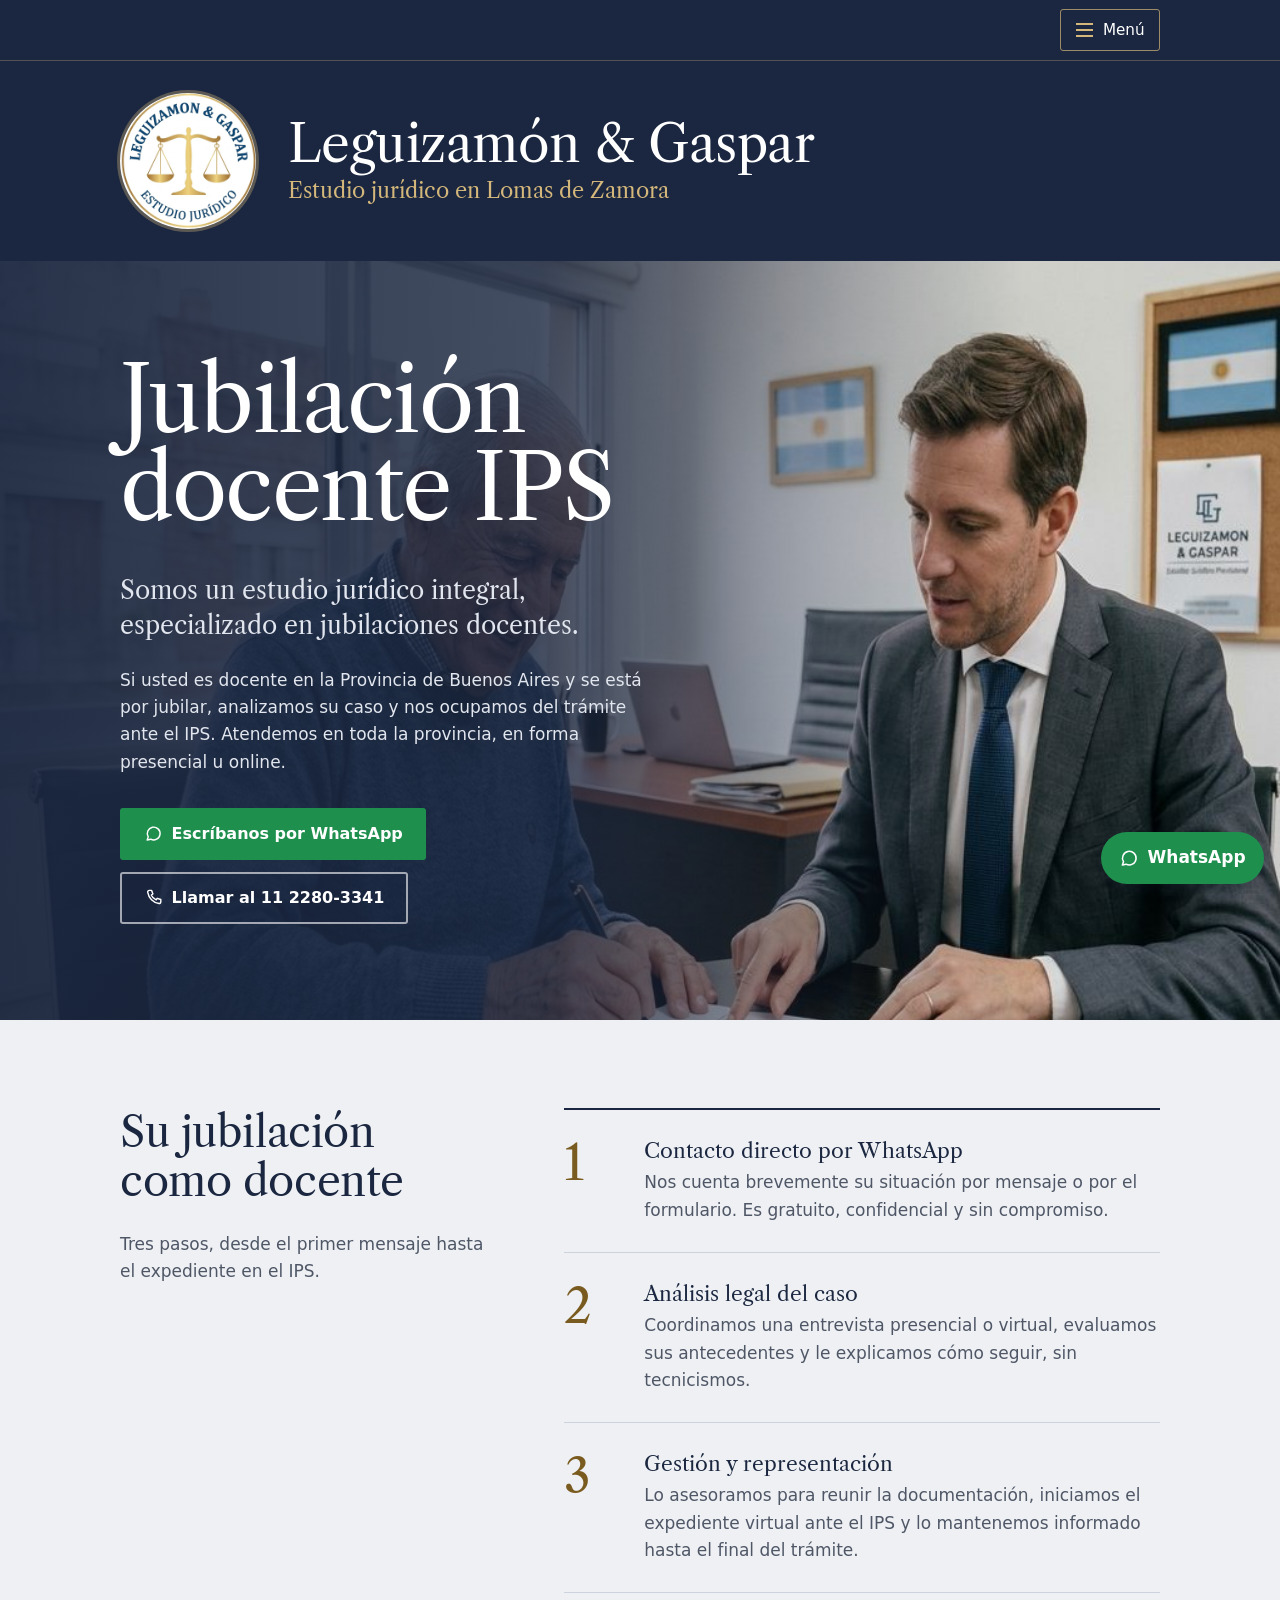
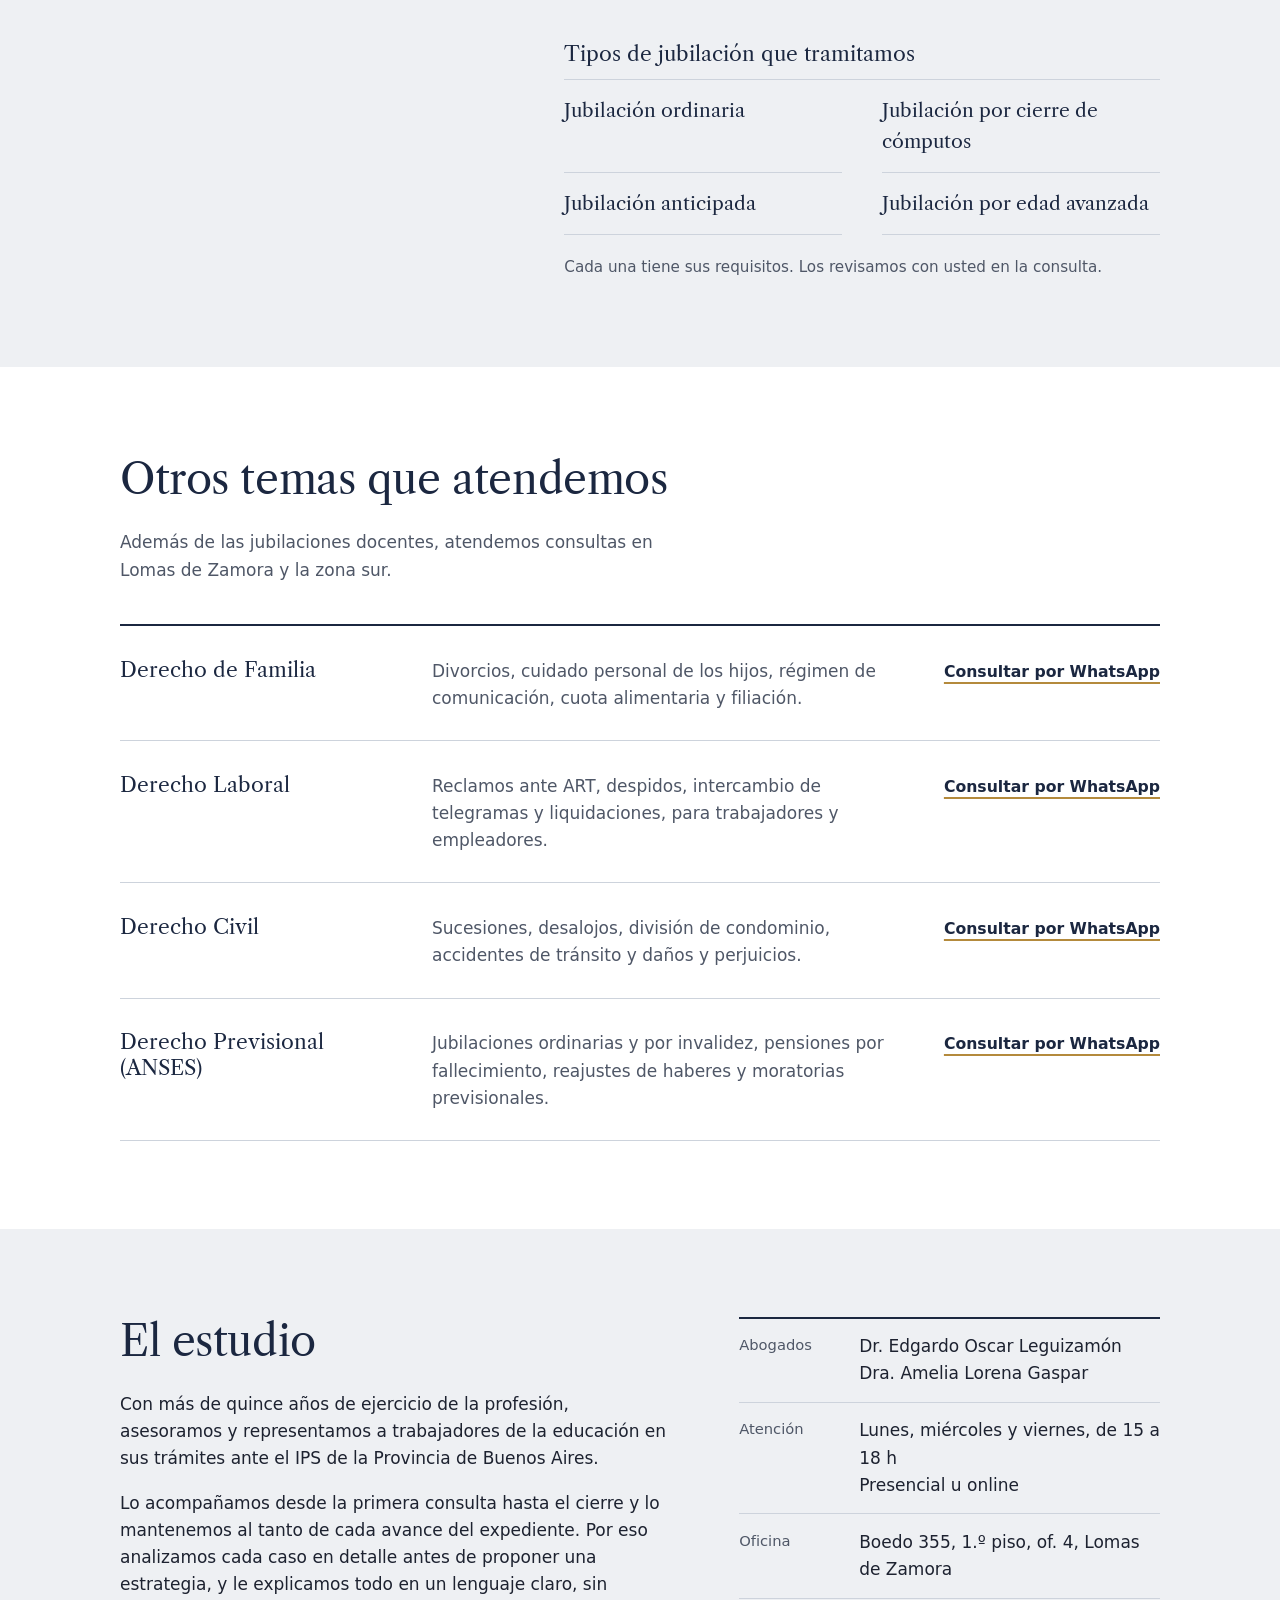
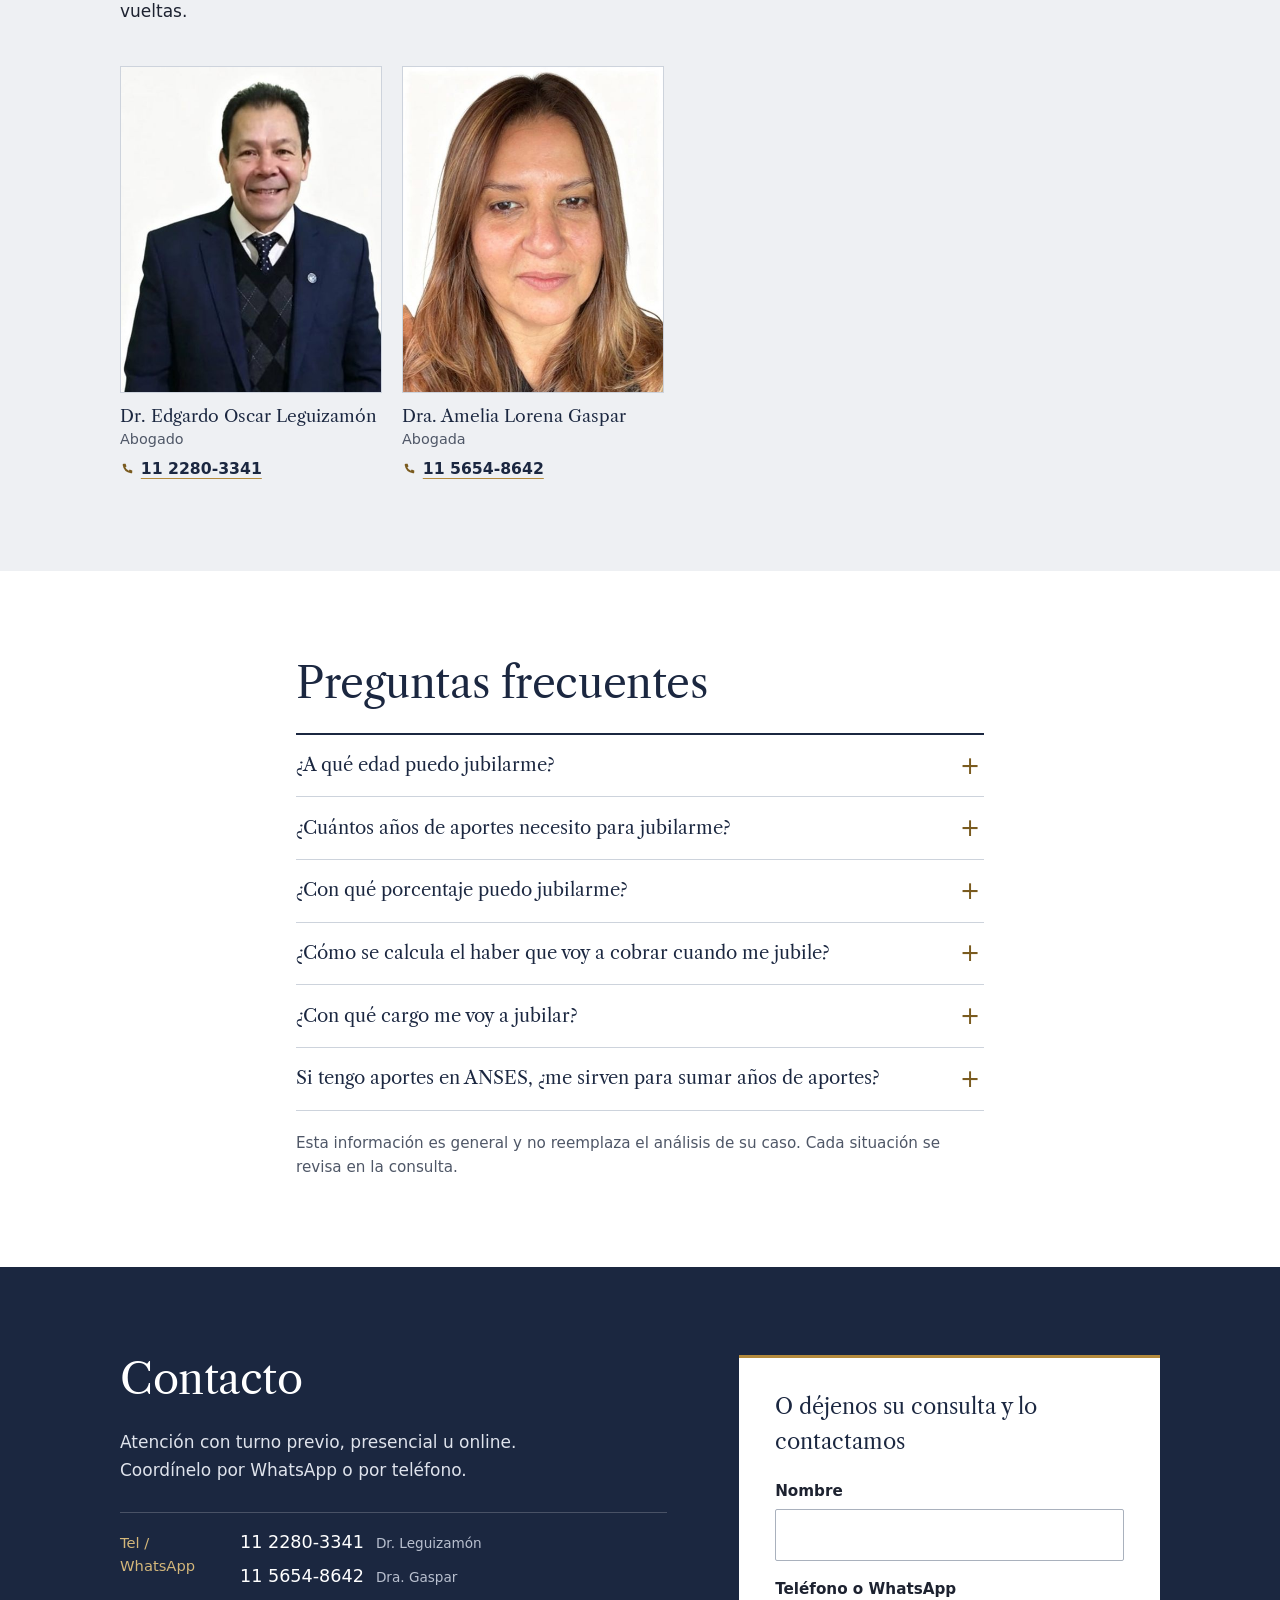
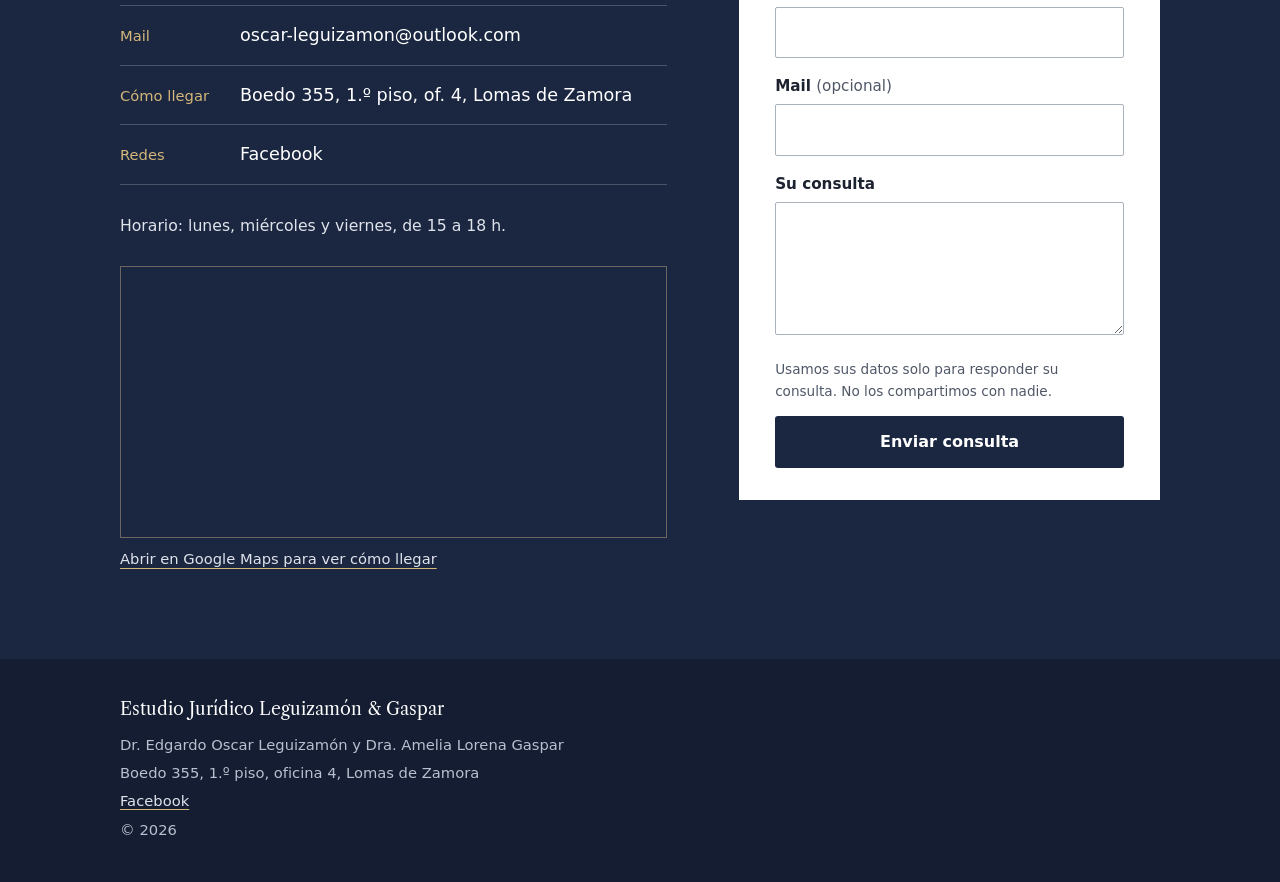
==== commit 6938ff09: "Agregar mapa de la oficina y Facebook en Contacto y pie Mapa de OpenStreetMap (sin cookies ni rastre" ====
--- a/index.html
+++ b/index.html
@@ -251,8 +251,21 @@
                 <span>Boedo 355, 1.º piso, of. 4, Lomas de Zamora</span>
               </a>
             </li>
+            <li class="canales__fila">
+              <span class="canales__tipo">Redes</span>
+              <span class="canales__numeros">
+                <a href="https://www.facebook.com/oscar.leguizamon.79" target="_blank" rel="noopener">Facebook</a>
+                <!-- [[PENDIENTE: Instagram]] -->
+              </span>
+            </li>
           </ul>
           <p class="contacto__horario">Horario: lunes, miércoles y viernes, de 15 a 18 h.</p>
+          <!-- Mapa de OpenStreetMap: sin cookies ni rastreadores -->
+          <figure class="mapa">
+            <iframe src="https://www.openstreetmap.org/export/embed.html?bbox=-58.4056%2C-34.7617%2C-58.3976%2C-34.7567&amp;layer=mapnik&amp;marker=-34.7591948%2C-58.4016165"
+                    title="Mapa: Boedo 355, Lomas de Zamora" loading="lazy"></iframe>
+            <figcaption><a href="https://www.google.com/maps/search/?api=1&amp;query=Boedo+355%2C+Lomas+de+Zamora%2C+Buenos+Aires" target="_blank" rel="noopener">Abrir en Google Maps para ver cómo llegar</a></figcaption>
+          </figure>
         </div>
 
         <form class="form" id="form-contacto" novalidate>
@@ -295,6 +308,7 @@
       <p class="pie__nombre">Estudio Jurídico Leguizamón &amp; Gaspar</p>
       <p>Dr. Edgardo Oscar Leguizamón y Dra. Amelia Lorena Gaspar</p>
       <p>Boedo 355, 1.º piso, oficina 4, Lomas de Zamora</p>
+      <p class="pie__redes"><a href="https://www.facebook.com/oscar.leguizamon.79" target="_blank" rel="noopener">Facebook</a></p>
       <p>© <span data-anio>2026</span></p>
     </div>
   </footer>
--- a/assets/css/styles.css
+++ b/assets/css/styles.css
@@ -322,6 +322,15 @@
 .canales a span:last-child { font-size: 1.1rem; }
 .contacto__horario { color: #dfe3ec; font-size: .98rem; }
 
+.mapa { margin: 1.75rem 0 0; }
+.mapa iframe {
+  display: block; width: 100%; height: 15rem; border: 1px solid rgba(212, 183, 122, .45);
+  filter: saturate(.85);
+}
+.mapa figcaption { margin-top: .6rem; font-size: .92rem; }
+.mapa figcaption a { color: #dfe3ec; text-decoration-color: var(--dorado-claro); text-underline-offset: 4px; }
+@media (min-width: 56rem) { .mapa iframe { height: 17rem; } }
+
 .form { background: var(--papel); color: var(--tinta); padding: 1.5rem; border-top: 3px solid var(--dorado); }
 .form__titulo { font-family: var(--caslon); font-size: 1.35rem; color: var(--azul); margin-bottom: 1.25rem; }
 .campo { margin-bottom: 1rem; }
@@ -346,6 +355,7 @@
 /* ---------- Pie ---------- */
 .pie { background: var(--azul-hondo); color: #b9c0cf; font-size: .92rem; padding: 2.25rem 0; }
 .pie p { margin: 0 0 .3rem; }
+.pie__redes a { color: #dfe3ec; text-decoration-color: var(--dorado-claro); text-underline-offset: 3px; margin-right: 1.25rem; }
 .pie__nombre { font-family: var(--caslon); color: #fff; font-size: 1.1rem; margin-bottom: .6rem !important; }
 
 /* ---------- 404 ---------- */
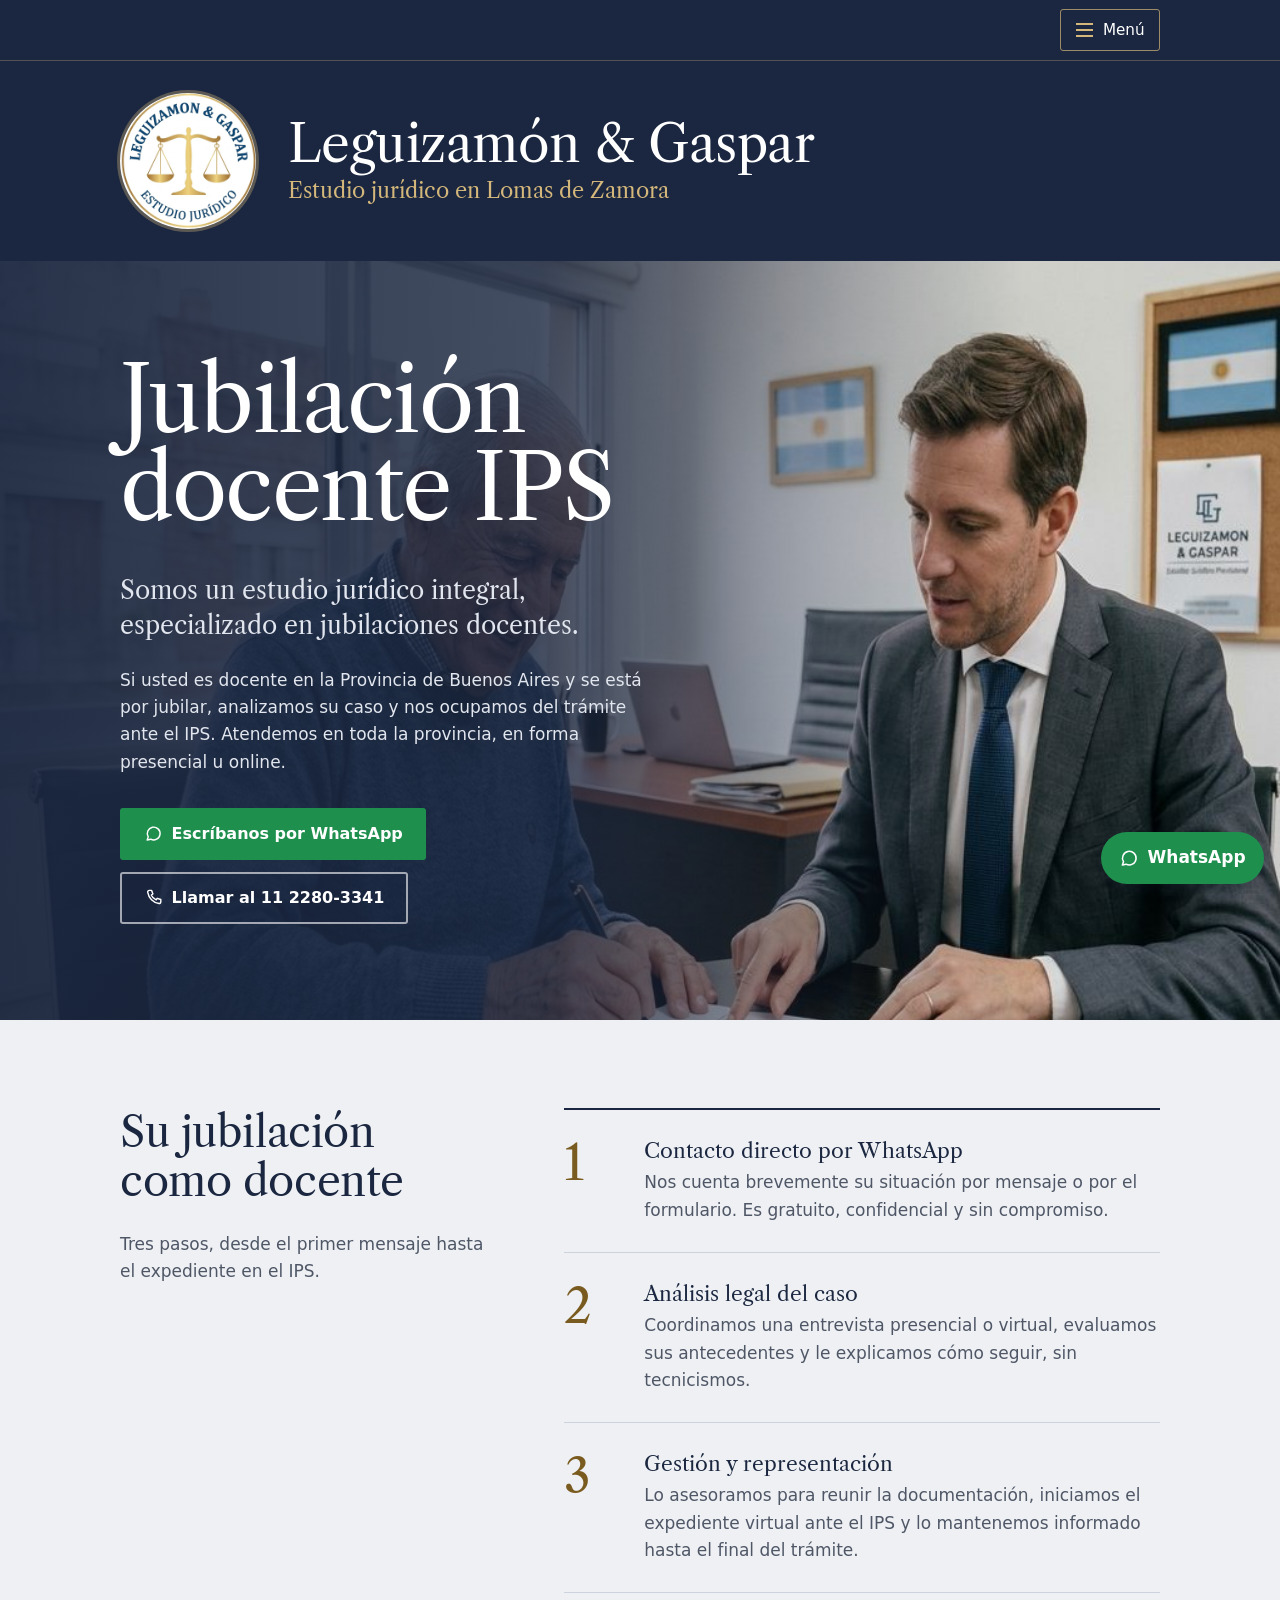
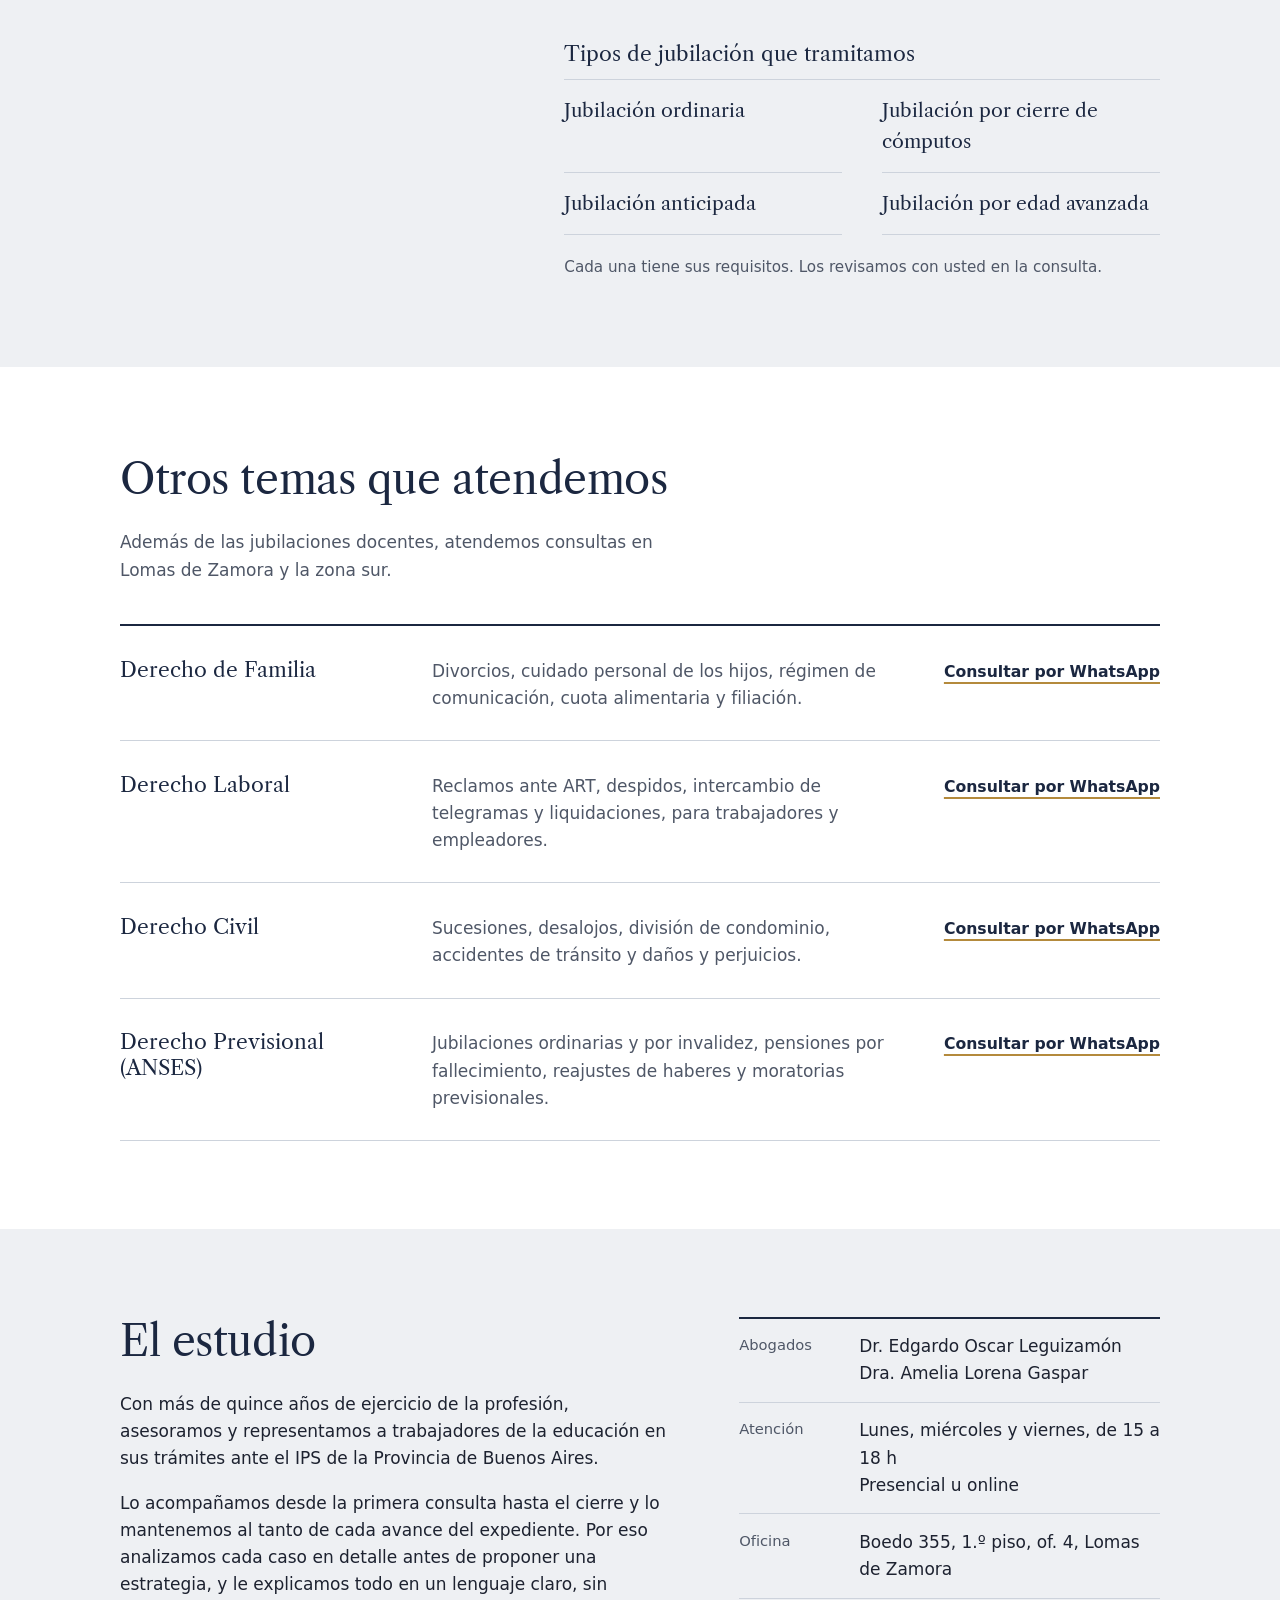
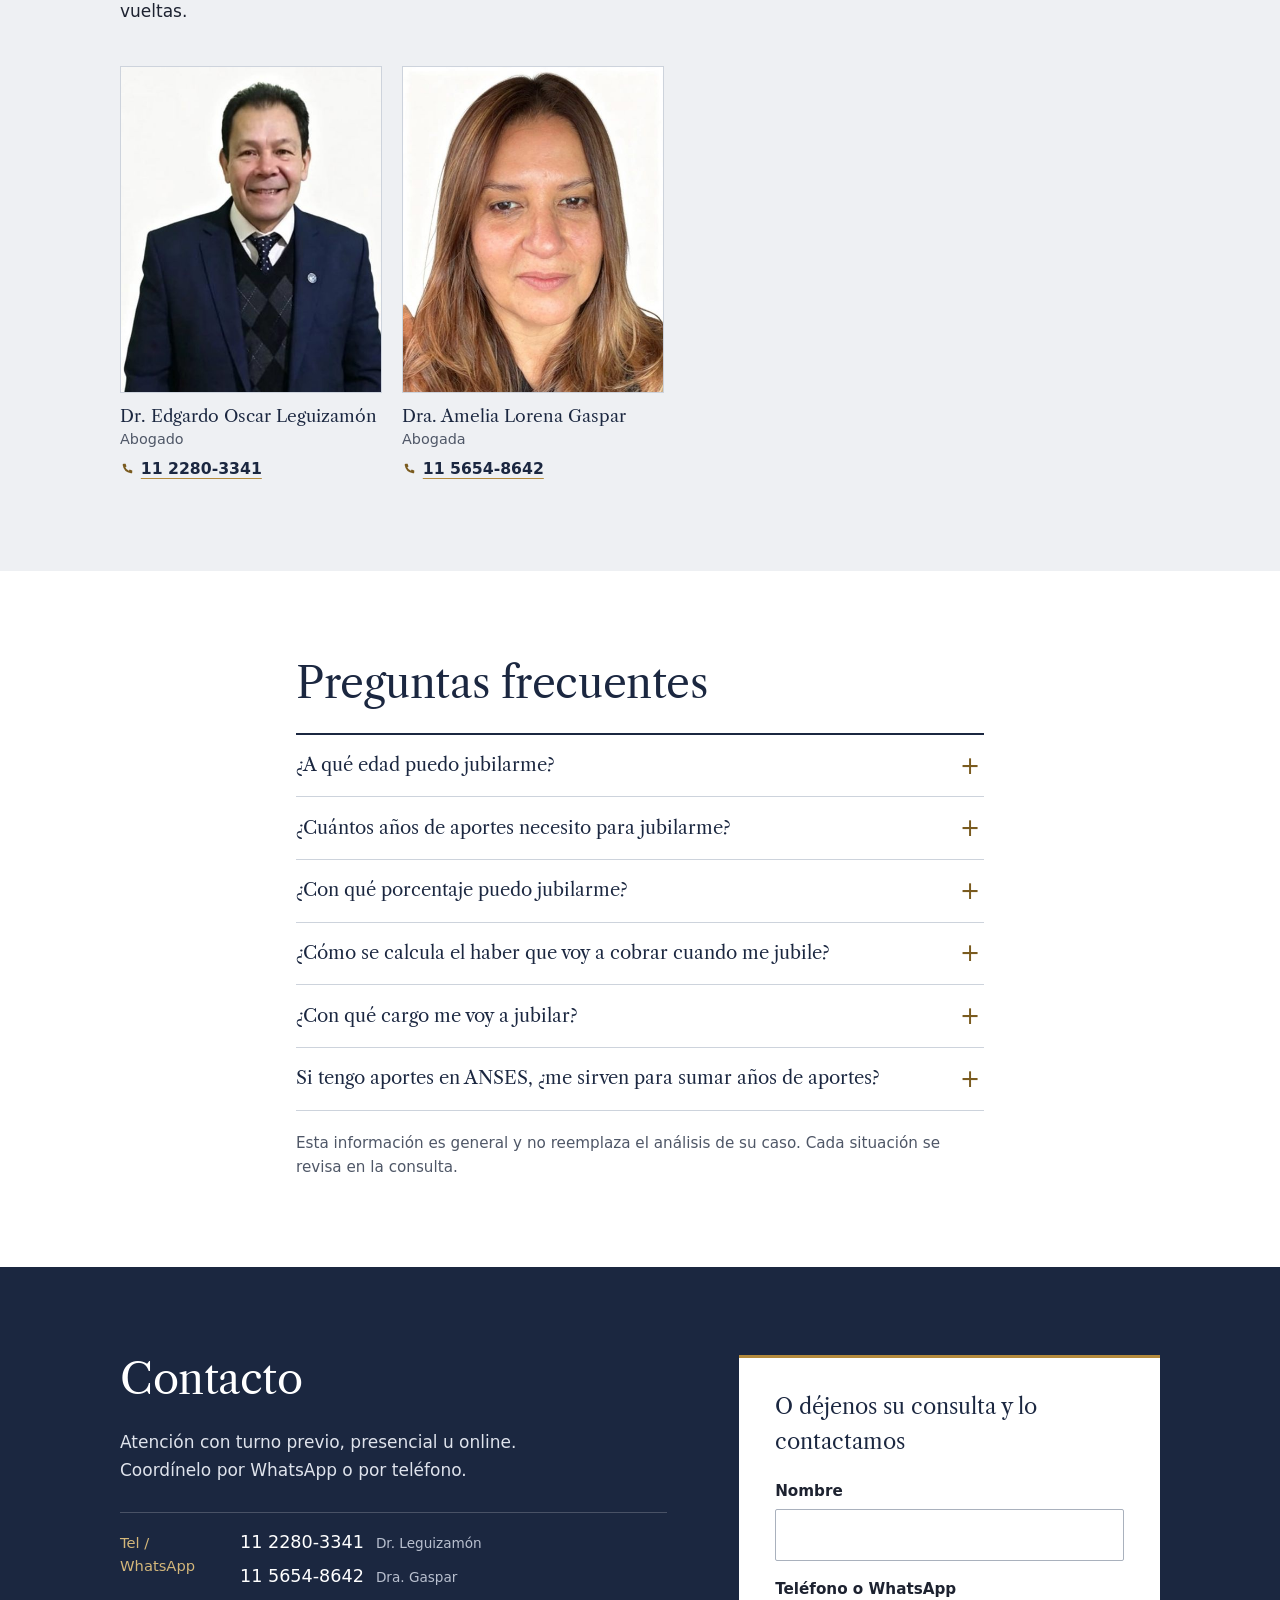
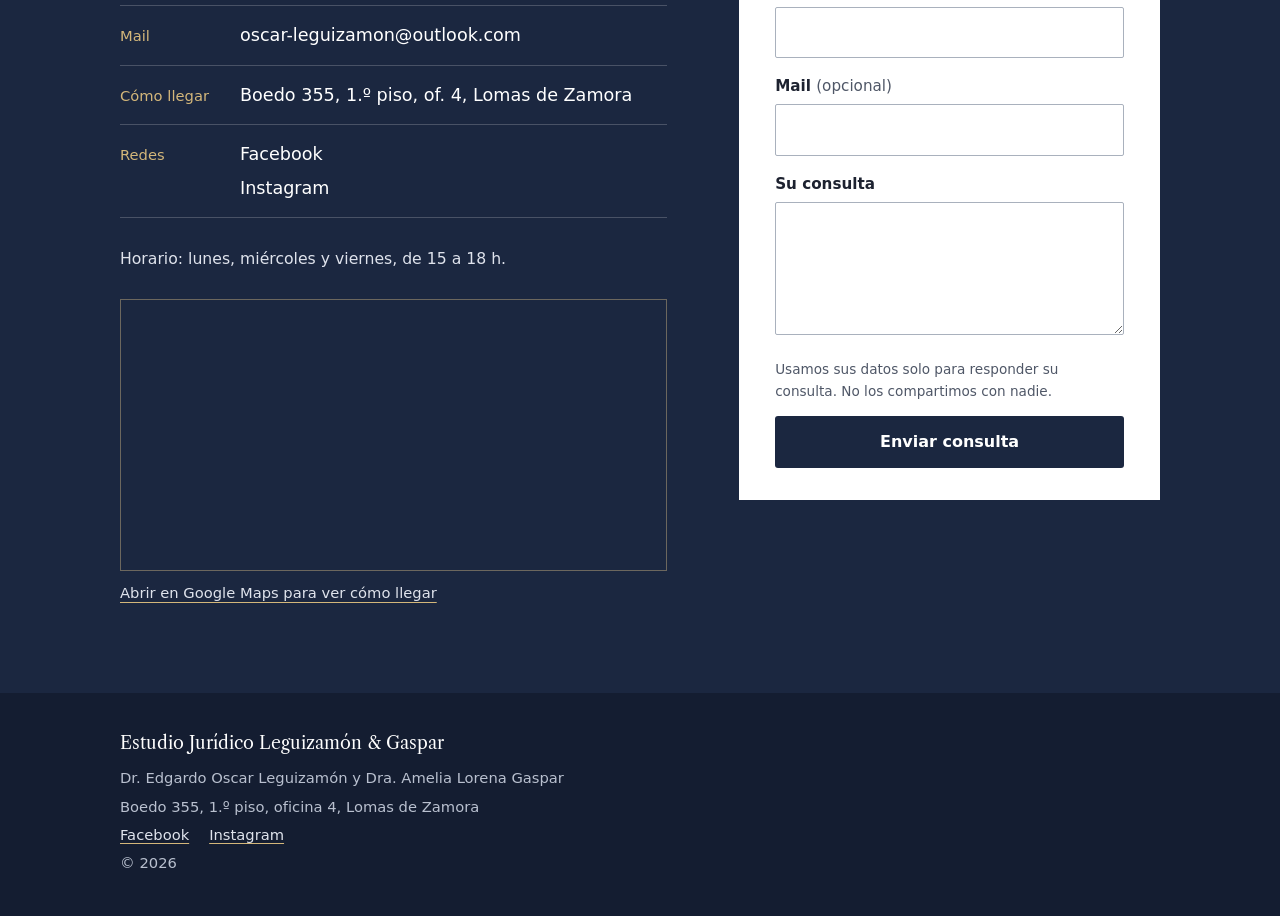
==== commit ec741177: "Agregar Instagram en Contacto y pie Co-Authored-By: Claude Opus 5.5 <noreply@anthropic.com>" ====
--- a/index.html
+++ b/index.html
@@ -255,7 +255,7 @@
               <span class="canales__tipo">Redes</span>
               <span class="canales__numeros">
                 <a href="https://www.facebook.com/oscar.leguizamon.79" target="_blank" rel="noopener">Facebook</a>
-                <!-- [[PENDIENTE: Instagram]] -->
+                <a href="https://www.instagram.com/leguizamon__298/" target="_blank" rel="noopener">Instagram</a>
               </span>
             </li>
           </ul>
@@ -308,7 +308,7 @@
       <p class="pie__nombre">Estudio Jurídico Leguizamón &amp; Gaspar</p>
       <p>Dr. Edgardo Oscar Leguizamón y Dra. Amelia Lorena Gaspar</p>
       <p>Boedo 355, 1.º piso, oficina 4, Lomas de Zamora</p>
-      <p class="pie__redes"><a href="https://www.facebook.com/oscar.leguizamon.79" target="_blank" rel="noopener">Facebook</a></p>
+      <p class="pie__redes"><a href="https://www.facebook.com/oscar.leguizamon.79" target="_blank" rel="noopener">Facebook</a><a href="https://www.instagram.com/leguizamon__298/" target="_blank" rel="noopener">Instagram</a></p>
       <p>© <span data-anio>2026</span></p>
     </div>
   </footer>
